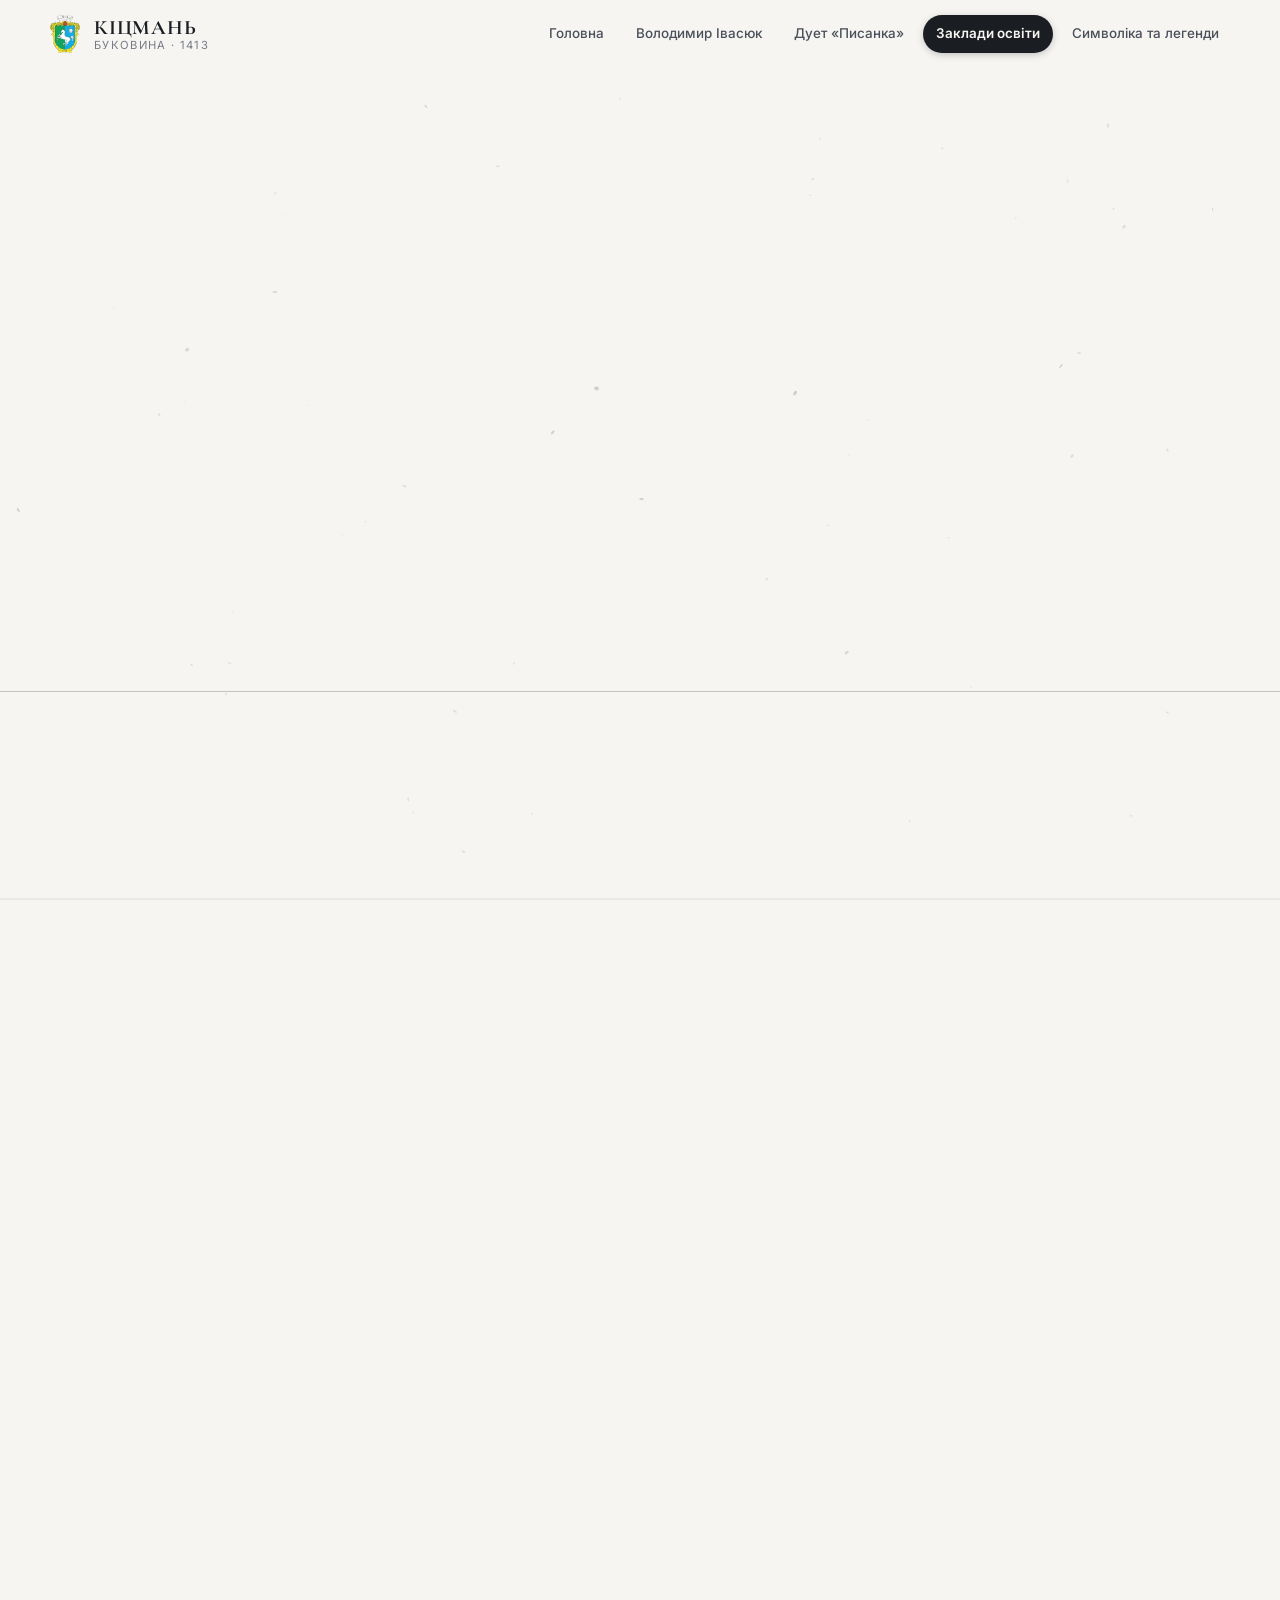
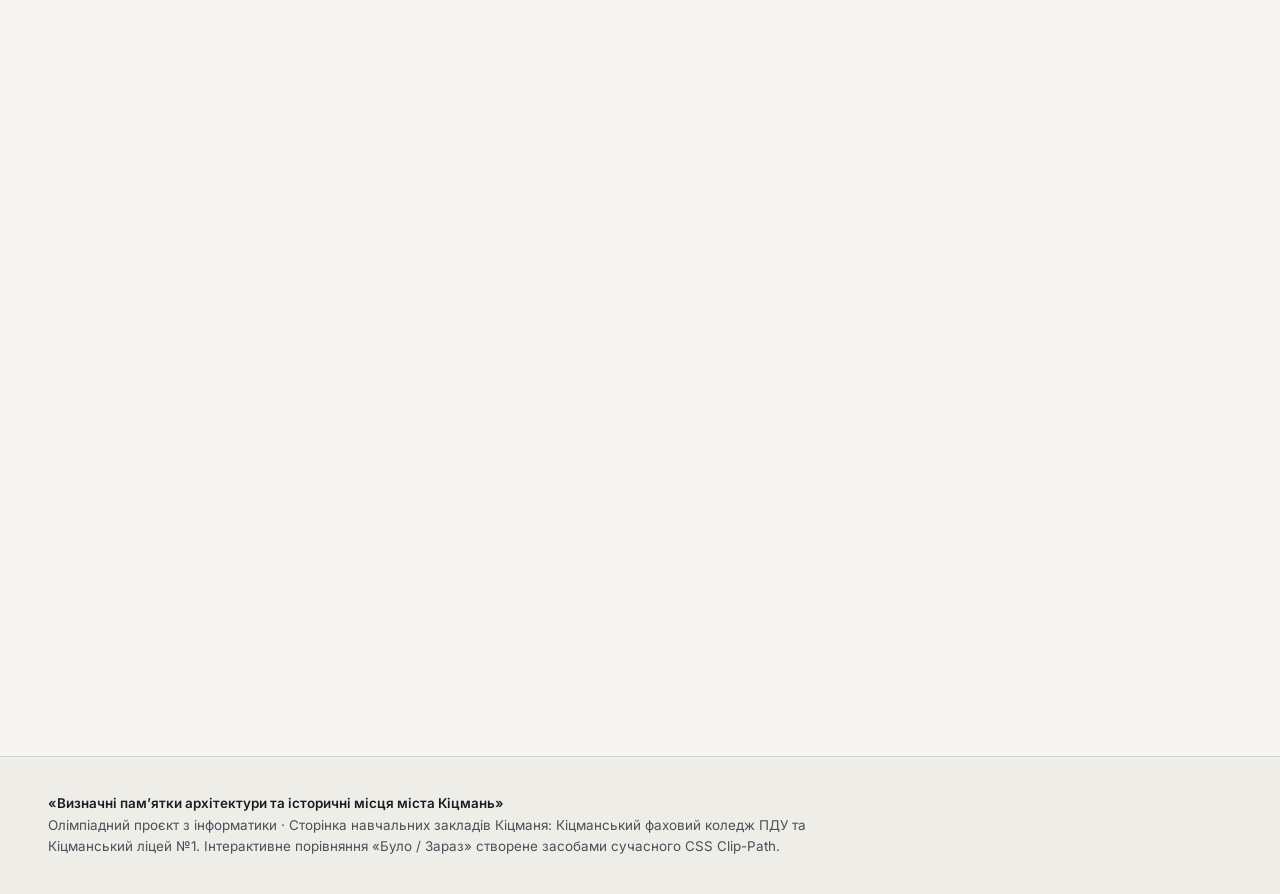
==== education.html @ 0d171eef "Expand to 5 pages: Ivasyuk with living 3D model, Pysanka duo, Education with before-after comparison" ====
<!DOCTYPE html>
<html lang="uk">
  <head>
    <meta charset="UTF-8" />
    <meta name="viewport" content="width=device-width, initial-scale=1.0" />
    <title>Заклади освіти Кіцманя — Коледж та Гімназія | Визначні місця Кіцманя</title>
    <meta
      name="description"
      content="Історія освітніх закладів Кіцманя: Аграрний фаховий коледж (веттехнікум 1944 р.) та Кіцманський ліцей (гімназія 1904 р., де вчився В. Івасюк). Фотографії було і зараз."
    />
    <link rel="stylesheet" href="css/fonts.css" />
    <link rel="stylesheet" href="css/styles.css" />
  </head>
  <body>
    <div class="marble-veil" aria-hidden="true"></div>
    <div class="marble-veins" aria-hidden="true"></div>
    <canvas id="antique-ash-canvas" class="antique-ash-canvas" aria-hidden="true"></canvas>

    <!-- Fixed Header -->
    <header class="site-header" id="topbar">
      <div class="container topbar-inner">
        <a href="index.html" class="brand-mark" aria-label="На головну сторінку Кіцманя">
          <img
            src="images/kitsman-herb.png"
            alt="Герб міста Кіцмань"
            class="brand-crest"
          />
          <span class="brand-text">
            <span class="brand-title">Кіцмань</span>
            <span class="brand-sub">Буковина · 1413</span>
          </span>
        </a>

        <nav class="topnav" aria-label="Головна навігація">
          <a href="index.html">Головна</a>
          <a href="ivasyuk.html">Володимир Івасюк</a>
          <a href="pysanka.html">Дует «Писанка»</a>
          <a href="education.html" class="is-current">Заклади освіти</a>
          <a href="symbols.html">Символіка та легенди</a>
        </nav>
      </div>
      <div class="scroll-progress-track" aria-hidden="true">
        <div class="scroll-progress-bar" id="scroll-progress-bar"></div>
      </div>
    </header>

    <main>
      <!-- Subpage Hero -->
      <section class="subpage-hero" aria-label="Заклади освіти міста Кіцмань">
        <div class="container subpage-hero-grid subpage-hero-grid--single">
          <div class="subpage-editorial reveal-on-scroll">
            <span class="stone-kicker">ОСВІТНІЙ ЛІТОПИС КРАЮ · СТОЛІТНІ ТРАДИЦІЇ</span>
            <h1 class="hero-title">
              Освіта Кіцманя: <em>Гімназія століття</em> та Аграрний коледж
            </h1>
            <p class="subpage-lead">
              Освітній простір Кіцманя століттями формував інтелігенцію всієї
              Північної Буковини. Від першої державної гімназії 1904 року, де
              навчався Володимир Івасюк, до заснованого у листопаді 1944 року
              сільськогосподарського й ветеринарного технікуму, який підготував
              понад 20 тисяч фахівців для аграрної науки.
            </p>

            <div class="subpage-pill-stats">
              <span class="stat-pill">
                <strong>1904 р.</strong> заснування міської гімназії
              </span>
              <span class="stat-pill">
                <strong>14 листопада 1944</strong> заснування технікуму
              </span>
              <span class="stat-pill">
                <strong>1966 р.</strong> випуск В. Івасюка із золотою медаллю
              </span>
              <span class="stat-pill">
                <strong>Подільський ДУ</strong> університетська база коледжу
              </span>
            </div>
          </div>
        </div>
      </section>

      <!-- Section 1: Kitsman Agrarian College (former Zoo-Veterinary Tekhnikum) -->
      <section class="section-block" id="college">
        <div class="container">
          <div class="section-header reveal-on-scroll">
            <div>
              <span class="stone-kicker">ВІДДІЛЕННЯ ВЕТЕРИНАРІЇ ТА АГРОНОМІЇ</span>
              <h2 class="section-title">Кіцманський аграрний фаховий коледж</h2>
            </div>
            <p class="section-subtitle">
              Історія ветеринарного та сільськогосподарського технікуму від
              перших 90 повоєнних студентів до сучасного науково-освітнього
              комплексу ПДУ.
            </p>
          </div>

          <article class="story-diptych reveal-on-scroll">
            <figure class="story-frame">
              <img
                src="images/college-main.jpg"
                alt="Головний корпус Кіцманського аграрного коледжу по вулиці Миколайчука"
                loading="lazy"
              />
              <figcaption>
                <span>Головний навчальний корпус коледжу</span>
                <span>вул. Миколайчука, 3</span>
              </figcaption>
            </figure>

            <div class="story-body">
              <span class="story-meta-badge">14 ЛИСТОПАДА 1944 РОКУ · НАКАЗ № 1174</span>
              <h3>Від повоєнного технікуму — до сучасного коледжу ПДУ</h3>
              <p>
                Кіцманський сільськогосподарський технікум було засновано 14
                листопада 1944 року згідно з наказом Наркомзему УРСР для
                підготовки агрономів, зоотехніків і ветеринарних фельдшерів.
                Перший набір складав лише по 30 осіб на кожне відділення, а
                заняття розпочиналися в пристосованих приміщеннях колишньої
                австрійської школи.
              </p>
              <p>
                У 1952 році заклад реорганізовано в Кіцманський зооветеринарний
                технікум, який швидко став головним центром ветеринарної освіти
                Буковини. У 1973 році на базі технікуму та місцевого господарства
                створено радгосп-технікум, що дозволило студентам поєднувати
                академічні лекції з практичною роботою на землі.
              </p>
              <p>
                З 2006 року заклад діє як відокремлений структурний підрозділ
                Подільського державного університету. Тут діють сучасні
                ветеринарні лабораторії, агрохімічні дослідні ділянки,
                комп’ютерні класи та бібліотека з рідкісними фаховими виданнями.
              </p>
            </div>
          </article>

          <!-- Interactive Comparison Box for College -->
          <div class="compare-container reveal-on-scroll">
            <div class="compare-head">
              <div>
                <span class="stone-kicker">ФОТОАРХІВ І СЬОГОДЕННЯ</span>
                <h3 style="margin: 0; font-family: var(--font-serif); font-size: 1.45rem;">
                  Еволюція коледжу: від перших корпусів 1944 року до сучасності
                </h3>
              </div>
              <span class="stat-pill">Потягніть повзунок вліво чи вправо</span>
            </div>

            <div class="compare-stage">
              <!-- Before (Historical Archive) -->
              <div class="compare-pane compare-pane--before">
                <img
                  src="images/college-main.jpg"
                  alt="Історичний вигляд Кіцманського сільськогосподарського технікуму"
                />
              </div>

              <!-- After (Modern Campus) -->
              <div class="compare-pane compare-pane--after">
                <img
                  src="images/college-main.jpg"
                  alt="Сучасний фасад Кіцманського коледжу"
                />
              </div>

              <div class="compare-handle-line"></div>
              <div class="compare-handle-btn" aria-hidden="true">↔</div>

              <span class="compare-badge compare-badge--left">Ретроспектива 1944–1970</span>
              <span class="compare-badge compare-badge--right">Сучасний корпус 2026</span>

              <input
                type="range"
                min="0"
                max="100"
                value="50"
                class="compare-range"
                aria-label="Порівняння історичного та сучасного вигляду коледжу"
              />
            </div>
          </div>
        </div>
      </section>

      <!-- Section 2: Kitsman Gymnasium / Lyceum -->
      <section class="section-block" id="school">
        <div class="container">
          <div class="section-header reveal-on-scroll">
            <div>
              <span class="stone-kicker">ШКОЛА ВОЛОДИМИРА ІВАСЮКА</span>
              <h2 class="section-title">Кіцманський заклад загальної середньої освіти I–III ст.</h2>
            </div>
            <p class="section-subtitle">
              Австрійська державна гімназія 1904 року, видатні вчителі та школа,
              де формувався характер автора «Червоної рути».
            </p>
          </div>

          <article class="story-diptych story-diptych--reverse reveal-on-scroll">
            <figure class="story-frame">
              <img
                src="images/kitsman-school.jpg"
                alt="Кіцманська загальноосвітня школа — історичний корпус гімназії"
                loading="lazy"
              />
              <figcaption>
                <span>Історична споруда гімназії</span>
                <span>Зведена 1911 року</span>
              </figcaption>
            </figure>

            <div class="story-body">
              <span class="story-meta-badge">1 ЖОВТНЯ 1904 РОКУ · ФУНДАЦІЯ ГІМНАЗІЇ</span>
              <h3>Від 4-класної гімназії Бажана до Опорного ліцею №1</h3>
              <p>
                За сприяння міського посадника Дмитра Бажана та видатного
                українського професора Степана Смаль-Стоцького 1 жовтня 1904
                року в Кіцмані урочисто освячено 4-класну гімназію з
                паралельними українськими класами. Спеціальне величне приміщення
                з високими склепіннями та класичним рустом було збудоване у 1911
                році.
              </p>
              <p>
                У цих стінах з 1956 по 1966 рік навчався Володимир Івасюк. Тут
                його батько Михайло Григорович викладав французьку мову. Володя
                був не лише музикантом, а й відмінником у точних науках,
                закінчивши школу із золотою медаллю.
              </p>
              <p>
                Нині це опорний заклад «Кіцманський ліцей №1». У фоє школи
                зберігається випускне табло 10 класу 1966 року з юним портретом
                Івасюка, а аудиторії оснащено сучасним інтерактивним обладнанням
                для обдарованої молоді громади.
              </p>
            </div>
          </article>

          <!-- Interactive Comparison Box for School -->
          <div class="compare-container reveal-on-scroll">
            <div class="compare-head">
              <div>
                <span class="stone-kicker">ПАМ’ЯТЬ ПОКОЛІНЬ</span>
                <h3 style="margin: 0; font-family: var(--font-serif); font-size: 1.45rem;">
                  Школа крізь епохи: австрійська гімназія та сучасний ліцей
                </h3>
              </div>
              <span class="stat-pill">Потягніть повзунок для порівняння</span>
            </div>

            <div class="compare-stage">
              <!-- Before (Historical Archive) -->
              <div class="compare-pane compare-pane--before">
                <img
                  src="images/kitsman-school.jpg"
                  alt="Старовинний корпус Кіцманської гімназії"
                />
              </div>

              <!-- After (Modern School) -->
              <div class="compare-pane compare-pane--after">
                <img
                  src="images/kitsman-school.jpg"
                  alt="Сучасний ліцей імені Володимира Івасюка в Кіцмані"
                />
              </div>

              <div class="compare-handle-line"></div>
              <div class="compare-handle-btn" aria-hidden="true">↔</div>

              <span class="compare-badge compare-badge--left">Гімназія 1904–1966</span>
              <span class="compare-badge compare-badge--right">Ліцей сьогодення 2026</span>

              <input
                type="range"
                min="0"
                max="100"
                value="50"
                class="compare-range"
                aria-label="Порівняння історичного та сучасного вигляду школи"
              />
            </div>
          </div>
        </div>
      </section>
    </main>

    <footer class="site-footer">
      <div class="container footer-inner">
        <div class="footer-meta">
          <strong>«Визначні пам’ятки архітектури та історичні місця міста Кіцмань»</strong>
          <br />
          Олімпіадний проєкт з інформатики · Сторінка навчальних закладів
          Кіцманя: Кіцманський фаховий коледж ПДУ та Кіцманський ліцей №1.
          Інтерактивне порівняння «Було / Зараз» створене засобами сучасного CSS
          Clip-Path.
        </div>
      </div>
    </footer>

    <script src="js/ash-particles.js"></script>
    <script src="js/data.js"></script>
    <script src="js/main.js"></script>
  </body>
</html>
---- css/fonts.css ----
/* cyrillic-ext */
@font-face {
  font-family: 'Cormorant Garamond';
  font-style: italic;
  font-weight: 500;
  font-display: swap;
  src: url(../fonts/font-1.woff2) format('woff2');
  unicode-range: U+0460-052F, U+1C80-1C8A, U+20B4, U+2DE0-2DFF, U+A640-A69F, U+FE2E-FE2F;
}

/* cyrillic */
@font-face {
  font-family: 'Cormorant Garamond';
  font-style: italic;
  font-weight: 500;
  font-display: swap;
  src: url(../fonts/font-2.woff2) format('woff2');
  unicode-range: U+0301, U+0400-045F, U+0490-0491, U+04B0-04B1, U+2116;
}

/* latin */
@font-face {
  font-family: 'Cormorant Garamond';
  font-style: italic;
  font-weight: 500;
  font-display: swap;
  src: url(../fonts/font-3.woff2) format('woff2');
  unicode-range: U+0000-00FF, U+0131, U+0152-0153, U+02BB-02BC, U+02C6, U+02DA, U+02DC, U+0304, U+0308, U+0329, U+2000-206F, U+20AC, U+2122, U+2191, U+2193, U+2212, U+2215, U+FEFF, U+FFFD;
}

/* cyrillic-ext */
@font-face {
  font-family: 'Cormorant Garamond';
  font-style: normal;
  font-weight: 500;
  font-display: swap;
  src: url(../fonts/font-4.woff2) format('woff2');
  unicode-range: U+0460-052F, U+1C80-1C8A, U+20B4, U+2DE0-2DFF, U+A640-A69F, U+FE2E-FE2F;
}

/* cyrillic */
@font-face {
  font-family: 'Cormorant Garamond';
  font-style: normal;
  font-weight: 500;
  font-display: swap;
  src: url(../fonts/font-5.woff2) format('woff2');
  unicode-range: U+0301, U+0400-045F, U+0490-0491, U+04B0-04B1, U+2116;
}

/* latin */
@font-face {
  font-family: 'Cormorant Garamond';
  font-style: normal;
  font-weight: 500;
  font-display: swap;
  src: url(../fonts/font-6.woff2) format('woff2');
  unicode-range: U+0000-00FF, U+0131, U+0152-0153, U+02BB-02BC, U+02C6, U+02DA, U+02DC, U+0304, U+0308, U+0329, U+2000-206F, U+20AC, U+2122, U+2191, U+2193, U+2212, U+2215, U+FEFF, U+FFFD;
}

/* cyrillic-ext */
@font-face {
  font-family: 'Cormorant Garamond';
  font-style: normal;
  font-weight: 600;
  font-display: swap;
  src: url(../fonts/font-4.woff2) format('woff2');
  unicode-range: U+0460-052F, U+1C80-1C8A, U+20B4, U+2DE0-2DFF, U+A640-A69F, U+FE2E-FE2F;
}

/* cyrillic */
@font-face {
  font-family: 'Cormorant Garamond';
  font-style: normal;
  font-weight: 600;
  font-display: swap;
  src: url(../fonts/font-5.woff2) format('woff2');
  unicode-range: U+0301, U+0400-045F, U+0490-0491, U+04B0-04B1, U+2116;
}

/* latin */
@font-face {
  font-family: 'Cormorant Garamond';
  font-style: normal;
  font-weight: 600;
  font-display: swap;
  src: url(../fonts/font-6.woff2) format('woff2');
  unicode-range: U+0000-00FF, U+0131, U+0152-0153, U+02BB-02BC, U+02C6, U+02DA, U+02DC, U+0304, U+0308, U+0329, U+2000-206F, U+20AC, U+2122, U+2191, U+2193, U+2212, U+2215, U+FEFF, U+FFFD;
}

/* cyrillic-ext */
@font-face {
  font-family: 'Cormorant Garamond';
  font-style: normal;
  font-weight: 700;
  font-display: swap;
  src: url(../fonts/font-4.woff2) format('woff2');
  unicode-range: U+0460-052F, U+1C80-1C8A, U+20B4, U+2DE0-2DFF, U+A640-A69F, U+FE2E-FE2F;
}

/* cyrillic */
@font-face {
  font-family: 'Cormorant Garamond';
  font-style: normal;
  font-weight: 700;
  font-display: swap;
  src: url(../fonts/font-5.woff2) format('woff2');
  unicode-range: U+0301, U+0400-045F, U+0490-0491, U+04B0-04B1, U+2116;
}

/* latin */
@font-face {
  font-family: 'Cormorant Garamond';
  font-style: normal;
  font-weight: 700;
  font-display: swap;
  src: url(../fonts/font-6.woff2) format('woff2');
  unicode-range: U+0000-00FF, U+0131, U+0152-0153, U+02BB-02BC, U+02C6, U+02DA, U+02DC, U+0304, U+0308, U+0329, U+2000-206F, U+20AC, U+2122, U+2191, U+2193, U+2212, U+2215, U+FEFF, U+FFFD;
}

/* cyrillic-ext */
@font-face {
  font-family: 'Inter';
  font-style: normal;
  font-weight: 400;
  font-display: swap;
  src: url(../fonts/font-7.woff2) format('woff2');
  unicode-range: U+0460-052F, U+1C80-1C8A, U+20B4, U+2DE0-2DFF, U+A640-A69F, U+FE2E-FE2F;
}

/* cyrillic */
@font-face {
  font-family: 'Inter';
  font-style: normal;
  font-weight: 400;
  font-display: swap;
  src: url(../fonts/font-8.woff2) format('woff2');
  unicode-range: U+0301, U+0400-045F, U+0490-0491, U+04B0-04B1, U+2116;
}

/* latin */
@font-face {
  font-family: 'Inter';
  font-style: normal;
  font-weight: 400;
  font-display: swap;
  src: url(../fonts/font-9.woff2) format('woff2');
  unicode-range: U+0000-00FF, U+0131, U+0152-0153, U+02BB-02BC, U+02C6, U+02DA, U+02DC, U+0304, U+0308, U+0329, U+2000-206F, U+20AC, U+2122, U+2191, U+2193, U+2212, U+2215, U+FEFF, U+FFFD;
}

/* cyrillic-ext */
@font-face {
  font-family: 'Inter';
  font-style: normal;
  font-weight: 500;
  font-display: swap;
  src: url(../fonts/font-7.woff2) format('woff2');
  unicode-range: U+0460-052F, U+1C80-1C8A, U+20B4, U+2DE0-2DFF, U+A640-A69F, U+FE2E-FE2F;
}

/* cyrillic */
@font-face {
  font-family: 'Inter';
  font-style: normal;
  font-weight: 500;
  font-display: swap;
  src: url(../fonts/font-8.woff2) format('woff2');
  unicode-range: U+0301, U+0400-045F, U+0490-0491, U+04B0-04B1, U+2116;
}

/* latin */
@font-face {
  font-family: 'Inter';
  font-style: normal;
  font-weight: 500;
  font-display: swap;
  src: url(../fonts/font-9.woff2) format('woff2');
  unicode-range: U+0000-00FF, U+0131, U+0152-0153, U+02BB-02BC, U+02C6, U+02DA, U+02DC, U+0304, U+0308, U+0329, U+2000-206F, U+20AC, U+2122, U+2191, U+2193, U+2212, U+2215, U+FEFF, U+FFFD;
}

/* cyrillic-ext */
@font-face {
  font-family: 'Inter';
  font-style: normal;
  font-weight: 600;
  font-display: swap;
  src: url(../fonts/font-7.woff2) format('woff2');
  unicode-range: U+0460-052F, U+1C80-1C8A, U+20B4, U+2DE0-2DFF, U+A640-A69F, U+FE2E-FE2F;
}

/* cyrillic */
@font-face {
  font-family: 'Inter';
  font-style: normal;
  font-weight: 600;
  font-display: swap;
  src: url(../fonts/font-8.woff2) format('woff2');
  unicode-range: U+0301, U+0400-045F, U+0490-0491, U+04B0-04B1, U+2116;
}

/* latin */
@font-face {
  font-family: 'Inter';
  font-style: normal;
  font-weight: 600;
  font-display: swap;
  src: url(../fonts/font-9.woff2) format('woff2');
  unicode-range: U+0000-00FF, U+0131, U+0152-0153, U+02BB-02BC, U+02C6, U+02DA, U+02DC, U+0304, U+0308, U+0329, U+2000-206F, U+20AC, U+2122, U+2191, U+2193, U+2212, U+2215, U+FEFF, U+FFFD;
}
---- css/styles.css ----
:root {
  --marble-bg: #f6f5f2;
  --marble-surface: #efede8;
  --marble-card: rgba(252, 251, 249, 0.92);
  --marble-slab: #e6e3dc;
  --marble-border: rgba(34, 38, 46, 0.13);
  --marble-border-strong: rgba(34, 38, 46, 0.24);
  --ink-primary: #1a1d22;
  --ink-secondary: #4a5059;
  --ink-muted: #767c86;
  --stone-shadow: 0 24px 64px -20px rgba(24, 27, 32, 0.14),
    0 4px 16px -4px rgba(24, 27, 32, 0.06);
  --font-serif: 'Cormorant Garamond', Georgia, 'Times New Roman', serif;
  --font-sans: 'Inter', -apple-system, BlinkMacSystemFont, 'Segoe UI', sans-serif;
  --container-max: 1240px;
}

*,
*::before,
*::after {
  box-sizing: border-box;
}

html {
  scroll-behavior: smooth;
  font-size: 16px;
  color: var(--ink-primary);
  background-color: var(--marble-bg);
}

body {
  margin: 0;
  font-family: var(--font-sans);
  line-height: 1.6;
  color: var(--ink-primary);
  background: transparent;
  overflow-x: clip;
  -webkit-font-smoothing: antialiased;
}

/* Tactile White-Gray Carrara Marble Backdrop */
.marble-canvas-bg {
  position: fixed;
  inset: 0;
  z-index: 0;
  pointer-events: none;
  background:
    radial-gradient(ellipse 90% 60% at 14% 12%, rgba(255, 255, 255, 0.95), transparent 60%),
    radial-gradient(ellipse 75% 55% at 86% 24%, rgba(212, 214, 218, 0.38), transparent 62%),
    radial-gradient(ellipse 80% 70% at 45% 84%, rgba(223, 221, 215, 0.45), transparent 65%),
    linear-gradient(127deg, rgba(160, 164, 172, 0.08) 0%, transparent 24%, rgba(255, 255, 255, 0.55) 48%, rgba(145, 150, 158, 0.09) 69%, transparent 100%),
    linear-gradient(38deg, transparent 22%, rgba(132, 137, 145, 0.07) 42%, transparent 56%, rgba(255, 255, 255, 0.5) 78%, transparent 100%),
    var(--marble-bg);
}

.marble-veins-overlay {
  position: fixed;
  inset: 0;
  z-index: 1;
  pointer-events: none;
  opacity: 0.36;
  background-image: url("data:image/svg+xml,%3Csvg xmlns='http://www.w3.org/2000/svg' width='640' height='640' viewBox='0 0 640 640'%3E%3Cfilter id='n'%3E%3CfeTurbulence type='fractalNoise' baseFrequency='0.012' numOctaves='4' seed='17'/%3E%3CfeColorMatrix type='matrix' values='0 0 0 0 0.48 0 0 0 0 0.50 0 0 0 0 0.54 0 0 0 0.22 0'/%3E%3C/filter%3E%3Crect width='640' height='640' filter='url(%23n)'/%3E%3Cpath d='M-40 160 C 120 110, 220 260, 390 190 S 560 90, 690 140' fill='none' stroke='rgba(120,126,134,0.12)' stroke-width='1.4'/%3E%3Cpath d='M-30 480 C 140 420, 290 520, 440 410 S 580 340, 680 390' fill='none' stroke='rgba(110,116,124,0.11)' stroke-width='1.1'/%3E%3Cpath d='M120 -20 C 190 150, 140 320, 260 470 S 360 580, 410 660' fill='none' stroke='rgba(140,145,152,0.09)' stroke-width='1'/%3E%3C/svg%3E");
  background-size: 640px 640px;
}

/* Floating Antique Ash & Dust strictly above marble background (z:2) and behind site content (z:5) */
.antique-ash-canvas {
  position: fixed;
  inset: 0;
  width: 100%;
  height: 100%;
  z-index: 2;
  pointer-events: none;
}

main,
.site-footer {
  position: relative;
  z-index: 5;
}

.container {
  width: 100%;
  max-width: var(--container-max);
  margin: 0 auto;
  padding: 0 28px;
}

/* --- Minimalist White-Gray Marble Topbar --- */
.topbar {
  position: fixed;
  top: 0;
  left: 0;
  right: 0;
  z-index: 60;
  transition: background-color 260ms ease, border-color 260ms ease, backdrop-filter 260ms ease;
  border-bottom: 1px solid transparent;
}

.topbar.is-scrolled {
  background-color: rgba(246, 245, 242, 0.88);
  backdrop-filter: blur(14px);
  -webkit-backdrop-filter: blur(14px);
  border-bottom-color: var(--marble-border);
}

.topbar-inner {
  display: flex;
  align-items: center;
  justify-content: space-between;
  gap: 20px;
  height: 68px;
}

.brand-mark {
  display: inline-flex;
  align-items: center;
  gap: 12px;
  text-decoration: none;
  color: var(--ink-primary);
}

.brand-crest {
  width: 34px;
  height: 38px;
  object-fit: contain;
  filter: grayscale(18%) contrast(1.04);
}

.brand-text {
  display: flex;
  flex-direction: column;
  line-height: 1.15;
}

.brand-title {
  font-family: var(--font-serif);
  font-size: 1.28rem;
  font-weight: 700;
  letter-spacing: 0.04em;
  text-transform: uppercase;
}

.brand-sub {
  font-size: 0.7rem;
  letter-spacing: 0.12em;
  text-transform: uppercase;
  color: var(--ink-muted);
  white-space: nowrap;
}

.topnav {
  display: flex;
  align-items: center;
  gap: 6px;
}

.topnav a {
  text-decoration: none;
  font-size: 0.84rem;
  font-weight: 500;
  color: var(--ink-secondary);
  padding: 8px 13px;
  border-radius: 999px;
  white-space: nowrap;
  transition: all 180ms ease;
}

.topnav a:hover {
  color: var(--ink-primary);
  background-color: rgba(34, 38, 46, 0.06);
}

.topnav a.is-current {
  color: #f6f5f2;
  background-color: var(--ink-primary);
  font-weight: 600;
  box-shadow: 0 2px 8px -2px rgba(24, 27, 32, 0.35);
}

.topnav a.is-current:hover {
  color: #ffffff;
  background-color: #1a1d22;
}

.scroll-progress-track {
  position: absolute;
  left: 0;
  right: 0;
  bottom: 0;
  height: 2px;
  background: rgba(34, 38, 46, 0.06);
}

.scroll-progress-bar {
  height: 100%;
  width: 100%;
  transform-origin: left center;
  transform: scaleX(0);
  background: linear-gradient(90deg, #8b9098, #2c3038);
}

/* --- Hero Section with Massive Sculpted 3D Bronze Statue --- */
.hero-runway {
  position: relative;
  height: 175vh;
  min-height: 980px;
}

.hero-sticky {
  position: sticky;
  top: 0;
  height: 100vh;
  min-height: 650px;
  display: flex;
  align-items: center;
  padding-top: 68px;
  overflow: hidden;
}

.hero-grid {
  display: grid;
  grid-template-columns: minmax(0, 0.98fr) minmax(0, 1.02fr);
  align-items: center;
  gap: 20px;
  position: relative;
}

.hero-editorial {
  position: relative;
  z-index: 4;
  padding: 20px 0;
}

.stone-kicker {
  display: inline-flex;
  align-items: center;
  gap: 10px;
  font-size: 0.75rem;
  font-weight: 600;
  letter-spacing: 0.16em;
  text-transform: uppercase;
  color: var(--ink-secondary);
  padding: 7px 14px;
  border-radius: 999px;
  border: 1px solid var(--marble-border);
  background: rgba(255, 255, 255, 0.74);
  box-shadow: inset 0 1px 0 rgba(255, 255, 255, 0.9);
}

.hero-title {
  margin: 20px 0 18px;
  font-family: var(--font-serif);
  font-size: clamp(2.55rem, 4.55vw, 4.28rem);
  font-weight: 600;
  line-height: 1.04;
  letter-spacing: -0.015em;
  color: var(--ink-primary);
}

.hero-title em {
  font-style: italic;
  font-weight: 500;
  color: var(--ink-secondary);
}

.hero-lead {
  max-width: 540px;
  margin: 0 0 28px;
  font-size: 1.02rem;
  line-height: 1.72;
  color: var(--ink-secondary);
}

.hero-actions {
  display: flex;
  flex-wrap: wrap;
  align-items: center;
  gap: 12px;
  margin-bottom: 34px;
}

.btn-stone {
  display: inline-flex;
  align-items: center;
  gap: 10px;
  padding: 13px 24px;
  border-radius: 999px;
  font-family: var(--font-sans);
  font-size: 0.9rem;
  font-weight: 500;
  text-decoration: none;
  cursor: pointer;
  border: 1px solid transparent;
  transition: transform 180ms ease, box-shadow 200ms ease, background-color 200ms ease;
}

.btn-stone--primary {
  background: var(--ink-primary);
  color: #f7f6f3;
  box-shadow: 0 12px 28px -10px rgba(24, 27, 32, 0.42);
}

.btn-stone--primary:hover {
  transform: translateY(-1px);
  background: #2b3038;
}

.btn-stone--ghost {
  background: rgba(255, 255, 255, 0.74);
  color: var(--ink-primary);
  border-color: var(--marble-border-strong);
  box-shadow: inset 0 1px 0 rgba(255, 255, 255, 0.9);
}

.btn-stone--ghost:hover {
  background: rgba(255, 255, 255, 0.96);
  transform: translateY(-1px);
}

.hero-stats {
  display: grid;
  grid-template-columns: repeat(3, minmax(0, 1fr));
  gap: 14px;
  max-width: 540px;
  padding-top: 22px;
  border-top: 1px solid var(--marble-border);
}

.hero-stat-val {
  display: block;
  font-family: var(--font-serif);
  font-size: 1.85rem;
  font-weight: 700;
  line-height: 1.1;
  color: var(--ink-primary);
}

.hero-stat-label {
  display: block;
  margin-top: 4px;
  font-size: 0.77rem;
  line-height: 1.35;
  color: var(--ink-muted);
}

/* Clean Sculptural 3D Statue Stage (no extra pills underneath) */
.hero-statue-stage {
  position: relative;
  height: min(88vh, 790px);
  display: flex;
  align-items: center;
  justify-content: center;
}

.statue-pedestal-aura {
  position: absolute;
  inset: 6% 8%;
  border-radius: 50%;
  background: radial-gradient(
    circle at 50% 45%,
    rgba(255, 255, 255, 0.88) 0%,
    rgba(216, 218, 222, 0.36) 48%,
    transparent 74%
  );
  pointer-events: none;
}

.statue-canvas-wrap {
  position: relative;
  width: 100%;
  height: 100%;
  z-index: 3;
  transition: opacity 80ms linear;
}

.statue-webgl-canvas {
  width: 100%;
  height: 100%;
  display: block;
  cursor: grab;
  touch-action: pan-y;
}

.statue-fallback {
  width: 100%;
  max-width: 340px;
  text-align: center;
  transition: transform 80ms linear, opacity 80ms linear;
}

.statue-fallback img {
  width: 100%;
  border-radius: 24px;
  box-shadow: var(--stone-shadow);
}

.hero-scroll-cue {
  position: absolute;
  bottom: 20px;
  left: max(28px, calc(50% - 592px));
  display: inline-flex;
  align-items: center;
  gap: 10px;
  font-size: 0.72rem;
  letter-spacing: 0.14em;
  text-transform: uppercase;
  color: var(--ink-muted);
  pointer-events: none;
}

.scroll-cue-line {
  width: 1px;
  height: 24px;
  background: linear-gradient(to bottom, var(--ink-muted), transparent);
  animation: cuePulse 2.1s ease-in-out infinite;
}

@keyframes cuePulse {
  0%, 100% {
    opacity: 0.35;
    transform: translateY(0);
  }
  50% {
    opacity: 1;
    transform: translateY(4px);
  }
}

/* --- Section Headings --- */
.section-block {
  padding: 84px 0;
  position: relative;
  scroll-margin-top: 76px;
}

#ivasiuk-legacy {
  scroll-margin-top: 90px;
}

.section-header {
  display: flex;
  flex-wrap: wrap;
  align-items: flex-end;
  justify-content: space-between;
  gap: 20px;
  margin-bottom: 32px;
}

.section-title {
  margin: 12px 0 0;
  font-family: var(--font-serif);
  font-size: clamp(2rem, 3.3vw, 2.95rem);
  font-weight: 600;
  line-height: 1.1;
  color: var(--ink-primary);
}

.section-subtitle {
  max-width: 460px;
  margin: 0;
  font-size: 0.95rem;
  color: var(--ink-secondary);
}

/* --- Architectural Landmarks Tabs + Fast Lateral Blur-Slide Showcase --- */
.tabs-toolbar {
  margin-bottom: 22px;
}

.landmark-tabs {
  display: flex;
  flex-wrap: wrap;
  align-items: center;
  gap: 8px;
}

.landmark-tab {
  appearance: none;
  display: inline-flex;
  align-items: center;
  gap: 7px;
  padding: 8px 14px;
  border-radius: 999px;
  border: 1px solid var(--marble-border);
  background: rgba(255, 255, 255, 0.72);
  color: var(--ink-secondary);
  font-family: var(--font-sans);
  font-size: 0.8rem;
  font-weight: 500;
  white-space: nowrap;
  cursor: pointer;
  box-shadow: inset 0 1px 0 rgba(255, 255, 255, 0.85);
  transition: all 180ms ease;
}

.landmark-tab:hover {
  background: rgba(255, 255, 255, 0.98);
  color: var(--ink-primary);
  border-color: var(--marble-border-strong);
}

.landmark-tab.is-active {
  background: var(--ink-primary);
  color: #f6f5f2;
  border-color: var(--ink-primary);
  box-shadow: 0 10px 22px -12px rgba(24, 27, 32, 0.5);
}

.tab-num {
  font-family: var(--font-serif);
  font-size: 0.93rem;
  font-weight: 700;
  opacity: 0.72;
}

/* Rounded Marble Card Matching the User's Sketch */
.showcase-card {
  position: relative;
  border-radius: 34px;
  border: 1px solid var(--marble-border);
  background:
    linear-gradient(145deg, rgba(255, 255, 255, 0.94) 0%, rgba(238, 236, 230, 0.88) 100%);
  box-shadow:
    inset 0 1px 0 rgba(255, 255, 255, 0.96),
    inset 0 -1px 0 rgba(34, 38, 46, 0.05),
    var(--stone-shadow);
  padding: 36px 86px;
  outline: none;
  overflow: hidden;
}

/* Light Marble Circular Edge Arrow Buttons */
.showcase-arrow {
  position: absolute;
  top: 50%;
  transform: translateY(-50%);
  z-index: 6;
  width: 48px;
  height: 48px;
  border-radius: 50%;
  border: 1px solid var(--marble-border-strong);
  background: rgba(252, 251, 248, 0.96);
  color: var(--ink-primary);
  display: inline-flex;
  align-items: center;
  justify-content: center;
  cursor: pointer;
  box-shadow:
    inset 0 1px 0 #ffffff,
    0 10px 24px -10px rgba(24, 27, 32, 0.24);
  transition: transform 160ms ease, background-color 160ms ease, color 160ms ease;
}

.showcase-arrow--prev {
  left: 19px;
}

.showcase-arrow--next {
  right: 19px;
}

.showcase-arrow:hover {
  background: var(--ink-primary);
  color: #f6f5f2;
  border-color: var(--ink-primary);
  transform: translateY(-50%) scale(1.06);
}

.showcase-arrow:active {
  transform: translateY(-50%) scale(0.96);
}

.showcase-grid {
  display: grid;
  grid-template-columns: minmax(0, 1fr) minmax(0, 1.06fr);
  align-items: center;
  gap: 38px;
}

/* Fast Directional Lateral Slide + Blur (NO Zoom!) */
.blur-swap-target {
  transition:
    filter 185ms cubic-bezier(0.32, 0, 0.2, 1),
    opacity 175ms ease,
    transform 195ms cubic-bezier(0.22, 1, 0.36, 1);
  will-change: filter, opacity, transform;
}

.blur-swap-target.is-out-left,
.blur-swap-target.is-in-left {
  filter: blur(14px);
  opacity: 0;
  transform: translateX(-34px);
}

.blur-swap-target.is-out-right,
.blur-swap-target.is-in-right {
  filter: blur(14px);
  opacity: 0;
  transform: translateX(34px);
}

.showcase-photo-frame {
  position: relative;
  margin: 0;
  border-radius: 24px;
  overflow: hidden;
  aspect-ratio: 4 / 3.7;
  background: var(--marble-slab);
  border: 1px solid var(--marble-border);
  box-shadow: 0 18px 40px -20px rgba(20, 23, 28, 0.25);
}

.showcase-photo-frame img {
  width: 100%;
  height: 100%;
  object-fit: cover;
  object-position: center 24%;
  display: block;
}

.showcase-photo-caption {
  position: absolute;
  left: 14px;
  right: 14px;
  bottom: 14px;
  display: flex;
  align-items: center;
  justify-content: space-between;
  gap: 8px;
  padding: 9px 14px;
  border-radius: 14px;
  background: rgba(246, 245, 242, 0.9);
  backdrop-filter: blur(10px);
  border: 1px solid rgba(255, 255, 255, 0.65);
  font-size: 0.78rem;
  color: var(--ink-primary);
}

.showcase-zoom-btn {
  appearance: none;
  border: 1px solid var(--marble-border-strong);
  background: rgba(255, 255, 255, 0.92);
  color: var(--ink-primary);
  font-family: var(--font-sans);
  font-size: 0.73rem;
  font-weight: 500;
  padding: 4px 10px;
  border-radius: 999px;
  cursor: pointer;
  white-space: nowrap;
}

.showcase-zoom-btn:hover {
  background: var(--ink-primary);
  color: #f6f5f2;
}

.showcase-meta-foot {
  margin-top: 12px;
  display: flex;
  align-items: center;
  justify-content: space-between;
  font-size: 0.74rem;
  color: var(--ink-muted);
  padding: 0 4px;
}

.showcase-category {
  display: inline-block;
  font-size: 0.74rem;
  font-weight: 600;
  letter-spacing: 0.12em;
  text-transform: uppercase;
  color: var(--ink-muted);
  margin-bottom: 10px;
}

.showcase-title {
  margin: 0 0 18px;
  font-family: var(--font-serif);
  font-size: clamp(1.75rem, 2.6vw, 2.35rem);
  font-weight: 600;
  line-height: 1.14;
  color: var(--ink-primary);
}

.showcase-specs {
  display: grid;
  grid-template-columns: repeat(3, minmax(0, 1fr));
  gap: 10px;
  margin-bottom: 20px;
  padding: 12px 14px;
  border-radius: 16px;
  background: rgba(232, 229, 223, 0.6);
  border: 1px solid var(--marble-border);
}

.spec-label {
  display: block;
  font-size: 0.68rem;
  text-transform: uppercase;
  letter-spacing: 0.1em;
  color: var(--ink-muted);
}

.spec-value {
  display: block;
  margin-top: 2px;
  font-size: 0.84rem;
  font-weight: 600;
  color: var(--ink-primary);
}

.showcase-paragraph {
  margin: 0 0 14px;
  font-size: 0.96rem;
  line-height: 1.72;
  color: var(--ink-secondary);
}

.showcase-detail-box {
  margin-top: 18px;
  padding: 14px 18px;
  border-radius: 16px;
  border-left: 3px solid var(--ink-secondary);
  background: rgba(255, 255, 255, 0.75);
}

.showcase-detail-box strong {
  display: block;
  font-size: 0.76rem;
  text-transform: uppercase;
  letter-spacing: 0.1em;
  color: var(--ink-primary);
  margin-bottom: 4px;
}

.showcase-detail-box p {
  margin: 0;
  font-size: 0.88rem;
  line-height: 1.58;
  color: var(--ink-secondary);
}

.showcase-dots {
  display: flex;
  align-items: center;
  justify-content: center;
  gap: 8px;
  margin-top: 24px;
}

.showcase-dot {
  appearance: none;
  border: none;
  width: 9px;
  height: 9px;
  border-radius: 999px;
  background: rgba(34, 38, 46, 0.2);
  cursor: pointer;
  padding: 0;
  transition: width 220ms ease, background-color 220ms ease;
}

.showcase-dot.is-active {
  width: 28px;
  background: var(--ink-primary);
}

/* --- Historical Chronicle Vertical Axis Timeline (No Repetitive Boxes) --- */
.chronicle-timeline {
  position: relative;
  padding: 8px 0;
}

.chronicle-timeline::before {
  content: "";
  position: absolute;
  top: 14px;
  bottom: 14px;
  left: 50%;
  width: 1px;
  transform: translateX(-50%);
  background: linear-gradient(
    180deg,
    transparent,
    var(--marble-border-strong) 7%,
    var(--marble-border-strong) 93%,
    transparent
  );
  pointer-events: none;
}

.chronicle-row {
  display: grid;
  grid-template-columns: minmax(0, 1fr) 64px minmax(0, 1fr);
  align-items: start;
  padding: 24px 0;
  position: relative;
}

.chronicle-row--even .chronicle-story-col {
  grid-column: 1;
  grid-row: 1;
  text-align: right;
  padding-right: 12px;
}

.chronicle-row--even .chronicle-date-col {
  grid-column: 3;
  grid-row: 1;
  text-align: left;
  padding-left: 12px;
}

.chronicle-row--odd .chronicle-date-col {
  grid-column: 1;
  grid-row: 1;
  text-align: right;
  padding-right: 12px;
}

.chronicle-row--odd .chronicle-story-col {
  grid-column: 3;
  grid-row: 1;
  text-align: left;
  padding-left: 12px;
}

.chronicle-axis-col {
  grid-column: 2;
  grid-row: 1;
  display: flex;
  justify-content: center;
  padding-top: 9px;
}

.chronicle-dot {
  width: 14px;
  height: 14px;
  border-radius: 50%;
  background: var(--marble-bg);
  border: 2px solid var(--ink-primary);
  box-shadow: 0 0 0 6px var(--marble-bg);
  transition: transform 200ms ease, background-color 200ms ease;
}

.chronicle-row:hover .chronicle-dot {
  background: var(--ink-primary);
  transform: scale(1.22);
}

.chronicle-year {
  display: block;
  font-family: var(--font-serif);
  font-size: clamp(1.9rem, 2.7vw, 2.55rem);
  font-weight: 700;
  line-height: 1;
  letter-spacing: -0.02em;
  color: var(--ink-primary);
}

.chronicle-era {
  display: block;
  margin-top: 6px;
  font-size: 0.72rem;
  font-weight: 600;
  letter-spacing: 0.14em;
  text-transform: uppercase;
  color: var(--ink-muted);
}

.chronicle-story-col {
  padding-top: 2px;
}

.chronicle-title {
  margin: 0 0 8px;
  font-family: var(--font-serif);
  font-size: 1.42rem;
  font-weight: 600;
  line-height: 1.22;
  color: var(--ink-primary);
}

.chronicle-text {
  margin: 0;
  font-size: 0.91rem;
  line-height: 1.66;
  color: var(--ink-secondary);
}

/* --- Varied Culture, Legends & Regional Surroundings Formats --- */
.culture-mosaic {
  display: grid;
  grid-template-columns: minmax(0, 1.04fr) minmax(0, 0.96fr);
  gap: 34px 44px;
  align-items: start;
}

.culture-block-head {
  margin-bottom: 18px;
}

.culture-tag {
  display: inline-block;
  font-size: 0.72rem;
  font-weight: 600;
  letter-spacing: 0.13em;
  text-transform: uppercase;
  color: var(--ink-muted);
  margin-bottom: 6px;
}

.culture-title {
  margin: 0;
  font-family: var(--font-serif);
  font-size: 1.6rem;
  font-weight: 600;
  line-height: 1.18;
  color: var(--ink-primary);
}

/* Format 1: Architectural Dictionary Ledger for Etymology */
.culture-lexicon {
  border-top: 2px solid var(--ink-primary);
  border-bottom: 1px solid var(--marble-border-strong);
  padding: 24px 26px 20px;
  background: linear-gradient(175deg, rgba(255, 255, 255, 0.62), rgba(242, 240, 234, 0.42));
}

.lexicon-rows {
  display: flex;
  flex-direction: column;
}

.lexicon-row {
  display: grid;
  grid-template-columns: 40px minmax(0, 1fr);
  gap: 12px;
  padding: 14px 0;
  border-top: 1px solid var(--marble-border);
  align-items: start;
}

.lexicon-num {
  font-family: var(--font-serif);
  font-size: 1.38rem;
  font-weight: 700;
  line-height: 1.05;
  color: var(--ink-muted);
}

.lexicon-label {
  display: block;
  font-size: 0.84rem;
  font-weight: 600;
  color: var(--ink-primary);
  margin-bottom: 4px;
}

.lexicon-text {
  margin: 0;
  font-size: 0.88rem;
  line-height: 1.58;
  color: var(--ink-secondary);
}

/* Format 2: Borderless 2x2 Architectural Stat Matrix for Ivasyuk */
.culture-metrics {
  border-top: 2px solid var(--ink-primary);
  padding-top: 24px;
}

.metrics-matrix {
  display: grid;
  grid-template-columns: repeat(2, minmax(0, 1fr));
  border-top: 1px solid var(--marble-border);
}

.metric-cell {
  padding: 18px 18px 18px 0;
  border-bottom: 1px solid var(--marble-border);
}

.metric-cell:nth-child(even) {
  padding: 18px 0 18px 20px;
  border-left: 1px solid var(--marble-border);
}

.metric-headline {
  display: flex;
  align-items: baseline;
  gap: 8px;
  flex-wrap: wrap;
  margin-bottom: 6px;
}

.metric-figure {
  font-family: var(--font-serif);
  font-size: clamp(2rem, 2.8vw, 2.55rem);
  font-weight: 700;
  line-height: 0.95;
  color: var(--ink-primary);
}

.metric-unit {
  font-size: 0.78rem;
  font-weight: 600;
  letter-spacing: 0.08em;
  text-transform: uppercase;
  color: var(--ink-muted);
}

.metric-text {
  margin: 0;
  font-size: 0.85rem;
  line-height: 1.56;
  color: var(--ink-secondary);
}

/* Format 3: Full-Width 3-Column Surroundings Strip (No Orphan Cards) */
.culture-directory {
  grid-column: 1 / -1;
  border-top: 1px solid var(--marble-border-strong);
  border-bottom: 1px solid var(--marble-border-strong);
  padding: 28px 0;
}

.directory-head {
  display: flex;
  flex-direction: column;
  align-items: flex-start;
  gap: 2px;
  margin-bottom: 22px;
}

.directory-cols {
  display: grid;
  grid-template-columns: repeat(3, minmax(0, 1fr));
}

.directory-col {
  padding-right: 26px;
  border-right: 1px solid var(--marble-border);
}

.directory-col + .directory-col {
  padding-left: 26px;
}

.directory-col:last-child {
  padding-right: 0;
  border-right: none;
}

.directory-kicker {
  display: inline-block;
  font-size: 0.7rem;
  font-weight: 600;
  letter-spacing: 0.13em;
  text-transform: uppercase;
  color: var(--ink-muted);
  margin-bottom: 7px;
}

.directory-place-title {
  margin: 0 0 8px;
  font-family: var(--font-serif);
  font-size: 1.34rem;
  font-weight: 600;
  line-height: 1.22;
  color: var(--ink-primary);
}

.directory-text {
  margin: 0;
  font-size: 0.88rem;
  line-height: 1.62;
  color: var(--ink-secondary);
}

/* --- Real Google Street View Wrapper --- */
.route-layout {
  display: block;
}

.sv-shell {
  border-radius: 28px;
  border: 1px solid var(--marble-border);
  background: linear-gradient(150deg, rgba(255, 255, 255, 0.92), rgba(235, 233, 227, 0.9));
  padding: 16px;
  box-shadow: var(--stone-shadow);
  display: flex;
  flex-direction: column;
}

.sv-pill {
  display: inline-flex;
  align-items: center;
  gap: 8px;
  padding: 7px 13px;
  border-radius: 999px;
  background: rgba(252, 251, 248, 0.94);
  border: 1px solid var(--marble-border);
  font-size: 0.78rem;
  font-weight: 600;
  color: var(--ink-primary);
}

/* --- Open Editorial Historical Essay Spread (Borderless on Marble) --- */
.essay-container {
  display: grid;
  grid-template-columns: minmax(0, 1fr) minmax(0, 1fr);
  gap: 32px 44px;
  padding: 36px 0;
  border-top: 1px solid var(--marble-border-strong);
  border-bottom: 1px solid var(--marble-border-strong);
}

.essay-chapter {
  display: flex;
  flex-direction: column;
  gap: 12px;
}

.essay-chapter:first-child {
  padding-right: 36px;
  border-right: 1px solid var(--marble-border);
}

.essay-chapter--wide {
  grid-column: 1 / -1;
  padding-top: 24px;
  border-top: 1px solid var(--marble-border);
}

.essay-chapter-kicker {
  font-size: 0.72rem;
  font-weight: 600;
  letter-spacing: 0.14em;
  text-transform: uppercase;
  color: var(--ink-muted);
}

.essay-chapter-title {
  margin: 0;
  font-family: var(--font-serif);
  font-size: 1.68rem;
  font-weight: 600;
  line-height: 1.18;
  color: var(--ink-primary);
}

.essay-prose {
  margin: 0;
  font-size: 0.96rem;
  line-height: 1.78;
  color: var(--ink-secondary);
}

.essay-dropcap::first-letter {
  float: left;
  font-family: var(--font-serif);
  font-size: 3.1rem;
  line-height: 0.84;
  padding-right: 10px;
  padding-top: 4px;
  font-weight: 700;
  color: var(--ink-primary);
}

.essay-quote {
  margin: 12px 0 4px;
  padding: 14px 20px;
  border-left: 3px solid var(--ink-primary);
  background: rgba(232, 229, 223, 0.55);
  border-radius: 0 14px 14px 0;
  font-family: var(--font-serif);
  font-style: italic;
  font-size: 1.18rem;
  line-height: 1.45;
  color: var(--ink-primary);
}

.essay-wide-cols {
  display: grid;
  grid-template-columns: repeat(2, minmax(0, 1fr));
  gap: 28px;
}

/* --- Real Google Maps Street View Embed --- */
.gsv-viewport {
  position: relative;
  width: 100%;
  height: 590px;
  border-radius: 20px;
  overflow: hidden;
  border: 1px solid var(--marble-border);
  background: #e5e3dc;
}

.gsv-frame {
  width: 100%;
  height: 100%;
  border: 0;
  display: block;
}

.gsv-hud-bar {
  display: flex;
  align-items: center;
  justify-content: space-between;
  gap: 8px;
  margin-bottom: 12px;
  flex-wrap: wrap;
}

.gsv-mode-group {
  display: inline-flex;
  align-items: center;
  gap: 6px;
  flex-wrap: wrap;
}

.gsv-btn-pill {
  appearance: none;
  border: 1px solid var(--marble-border-strong);
  background: rgba(255, 255, 255, 0.86);
  color: var(--ink-secondary);
  font-family: var(--font-sans);
  font-size: 0.76rem;
  font-weight: 500;
  padding: 6px 12px;
  border-radius: 999px;
  cursor: pointer;
  transition: all 160ms ease;
}

.gsv-btn-pill:hover {
  background: #ffffff;
  color: var(--ink-primary);
}

.gsv-btn-pill.is-active {
  background: var(--ink-primary);
  color: #f6f5f2;
  border-color: var(--ink-primary);
}

/* Bottom-Right Street View Nav Pad */
.sv-dpad {
  position: absolute;
  right: 12px;
  bottom: 12px;
  z-index: 12;
  display: grid;
  grid-template-columns: repeat(3, 32px);
  grid-template-rows: repeat(3, 32px);
  gap: 3px;
  padding: 5px;
  border-radius: 16px;
  background: rgba(252, 251, 248, 0.9);
  border: 1px solid var(--marble-border);
  backdrop-filter: blur(8px);
  box-shadow: 0 10px 24px -10px rgba(24, 27, 32, 0.25);
}

.dpad-btn {
  appearance: none;
  border: 1px solid var(--marble-border);
  background: #ffffff;
  color: var(--ink-primary);
  border-radius: 8px;
  font-size: 0.8rem;
  cursor: pointer;
  display: flex;
  align-items: center;
  justify-content: center;
  user-select: none;
}

.dpad-btn:active {
  background: var(--ink-primary);
  color: #ffffff;
}

.dpad-up { grid-column: 2; grid-row: 1; }
.dpad-left { grid-column: 1; grid-row: 2; }
.dpad-center { grid-column: 2; grid-row: 2; font-size: 0.62rem; background: var(--marble-surface); color: var(--ink-muted); }
.dpad-right { grid-column: 3; grid-row: 2; }
.dpad-down { grid-column: 2; grid-row: 3; }

.sv-controls-hint {
  display: flex;
  align-items: center;
  justify-content: space-between;
  gap: 12px;
  padding: 12px 6px 2px;
  font-size: 0.78rem;
  color: var(--ink-muted);
  flex-wrap: wrap;
}

/* Memorial Exhibition Plates (Open Photo + Caption Diptych) */
.heritage-duo {
  margin-top: 38px;
  display: grid;
  grid-template-columns: minmax(0, 1.12fr) minmax(0, 0.88fr);
  gap: 34px;
  align-items: start;
}

.heritage-card {
  display: flex;
  flex-direction: column;
  gap: 16px;
}

.heritage-card-media {
  position: relative;
  cursor: pointer;
  overflow: hidden;
  border-radius: 16px;
  border: 1px solid var(--marble-border);
  background: var(--marble-slab);
  box-shadow: 0 18px 36px -22px rgba(24, 27, 32, 0.24);
}

.heritage-card-media img {
  width: 100%;
  height: 250px;
  object-fit: cover;
  display: block;
  transition: transform 360ms ease;
}

.heritage-card-media:hover img {
  transform: scale(1.03);
}

.heritage-card-body {
  padding: 14px 2px 0;
  border-top: 1px solid var(--marble-border-strong);
}

.heritage-card-body h3 {
  margin: 6px 0 8px;
  font-family: var(--font-serif);
  font-size: 1.42rem;
  font-weight: 600;
  line-height: 1.2;
}

.heritage-card-body p {
  margin: 0;
  font-size: 0.88rem;
  line-height: 1.62;
  color: var(--ink-secondary);
}

/* --- Scroll Reveal --- */
.reveal-on-scroll {
  opacity: 0;
  transform: translateY(18px);
  transition:
    opacity 480ms ease calc(var(--stagger, 0) * 60ms),
    transform 480ms cubic-bezier(0.22, 1, 0.36, 1) calc(var(--stagger, 0) * 60ms);
}

.reveal-on-scroll.is-visible {
  opacity: 1;
  transform: translateY(0);
}

/* --- Lightbox Modal --- */
.photo-lightbox {
  position: fixed;
  inset: 0;
  z-index: 120;
  background: rgba(22, 25, 30, 0.72);
  backdrop-filter: blur(8px);
  display: flex;
  align-items: center;
  justify-content: center;
  padding: 24px;
  opacity: 0;
  transition: opacity 220ms ease;
}

.photo-lightbox[hidden] {
  display: none;
}

.photo-lightbox.is-open {
  opacity: 1;
}

.lightbox-frame {
  position: relative;
  max-width: 920px;
  width: 100%;
  border-radius: 26px;
  background: var(--marble-bg);
  padding: 16px;
  border: 1px solid rgba(255, 255, 255, 0.45);
  box-shadow: 0 32px 80px rgba(0, 0, 0, 0.42);
}

.lightbox-frame img {
  width: 100%;
  max-height: 74vh;
  object-fit: contain;
  border-radius: 18px;
  display: block;
  background: #e6e3dc;
}

.lightbox-bar {
  display: flex;
  align-items: center;
  justify-content: space-between;
  gap: 14px;
  padding: 12px 6px 4px;
  font-size: 0.9rem;
  color: var(--ink-secondary);
}

.lightbox-close {
  appearance: none;
  border: 1px solid var(--marble-border-strong);
  background: #ffffff;
  color: var(--ink-primary);
  width: 36px;
  height: 36px;
  border-radius: 50%;
  cursor: pointer;
  font-size: 1.1rem;
  line-height: 1;
}

.lightbox-close:hover {
  background: var(--ink-primary);
  color: #ffffff;
}

/* --- Quiet Marble Footer Colophon (No Extra Buttons) --- */
.site-footer {
  border-top: 1px solid var(--marble-border);
  background: rgba(236, 234, 229, 0.76);
  padding: 36px 0;
  margin-top: 24px;
}

.footer-inner {
  display: flex;
  flex-wrap: wrap;
  align-items: center;
  justify-content: space-between;
  gap: 20px;
}

.footer-meta {
  font-size: 0.84rem;
  color: var(--ink-secondary);
  max-width: 780px;
}

.footer-meta strong {
  color: var(--ink-primary);
}

/* --- Responsive Breakpoints --- */
@media (max-width: 1024px) {
  .topnav {
    gap: 2px;
  }
  .topnav a {
    font-size: 0.78rem;
    padding: 7px 9px;
  }
  .showcase-card {
    padding: 32px 68px;
  }
  .showcase-grid {
    gap: 26px;
  }
  .culture-mosaic {
    grid-template-columns: 1fr;
    gap: 28px;
  }
  .heritage-duo {
    grid-template-columns: repeat(2, minmax(0, 1fr));
    gap: 24px;
  }
}

@media (max-width: 860px) {
  .topnav {
    display: none;
  }
  .hero-runway {
    height: 158vh;
  }
  .hero-sticky {
    align-items: flex-start;
    padding-top: 84px;
  }
  .hero-grid {
    grid-template-columns: 1fr;
    gap: 10px;
  }
  .hero-editorial {
    padding: 0;
  }
  .hero-stats {
    display: none;
  }
  .hero-statue-stage {
    height: 46vh;
    min-height: 310px;
  }
  .showcase-card {
    padding: 24px 20px 68px;
    border-radius: 26px;
  }
  .showcase-grid {
    grid-template-columns: 1fr;
  }
  .showcase-arrow {
    top: auto;
    bottom: 14px;
    transform: none;
    width: 44px;
    height: 44px;
  }
  .showcase-arrow:hover {
    transform: scale(1.06);
  }
  .showcase-arrow--prev {
    left: calc(50% - 54px);
  }
  .showcase-arrow--next {
    right: calc(50% - 54px);
  }
  .showcase-specs {
    grid-template-columns: 1fr;
  }
  .chronicle-timeline::before {
    left: 14px;
    transform: none;
  }
  .chronicle-row {
    grid-template-columns: 28px minmax(0, 1fr);
    gap: 6px 14px;
    padding: 18px 0;
  }
  .chronicle-row--even .chronicle-axis-col,
  .chronicle-row--odd .chronicle-axis-col {
    grid-column: 1;
    grid-row: 1 / span 2;
    padding-top: 6px;
  }
  .chronicle-row--even .chronicle-date-col,
  .chronicle-row--odd .chronicle-date-col {
    grid-column: 2;
    grid-row: 1;
    text-align: left;
    padding: 0;
  }
  .chronicle-row--even .chronicle-story-col,
  .chronicle-row--odd .chronicle-story-col {
    grid-column: 2;
    grid-row: 2;
    text-align: left;
    padding: 0;
  }
  .metrics-matrix,
  .directory-cols {
    grid-template-columns: 1fr;
  }
  .metric-cell,
  .metric-cell:nth-child(even) {
    padding: 14px 0;
    border-left: none;
  }
  .directory-col,
  .directory-col + .directory-col {
    padding: 16px 0;
    border-right: none;
    border-bottom: 1px solid var(--marble-border);
  }
  .directory-col:first-child {
    padding-top: 0;
  }
  .directory-col:last-child {
    padding-bottom: 0;
    border-bottom: none;
  }
  .heritage-duo {
    grid-template-columns: 1fr;
  }
  .essay-container,
  .essay-wide-cols {
    grid-template-columns: 1fr;
    padding: 24px 0;
  }
  .essay-chapter:first-child {
    padding-right: 0;
    border-right: none;
    padding-bottom: 24px;
    border-bottom: 1px solid var(--marble-border);
  }
  .essay-wide-cols {
    padding: 0;
  }
  .gsv-viewport {
    height: 410px;
  }
  .sv-pin-popover {
    width: 224px;
  }

  .subpage-hero-grid {
    grid-template-columns: 1fr;
    gap: 24px;
  }
  .ivasyuk-3d-stage {
    height: 380px;
  }
  .story-diptych {
    grid-template-columns: 1fr;
  }
  .story-diptych--reverse {
    direction: ltr;
  }
  .compare-stage {
    height: 320px;
  }
  .symbols-layout {
    grid-template-columns: 1fr;
  }
  .pysanka-hero-grid {
    grid-template-columns: 1fr;
  }
}

/* ========================================================
   Subpages Global Architecture (Ivasyuk, Pysanka, Education, Symbols)
   ======================================================== */

.subpage-hero {
  padding: 130px 0 48px;
  border-bottom: 1px solid var(--marble-border-strong);
  position: relative;
}

.subpage-hero-grid {
  display: grid;
  grid-template-columns: minmax(0, 1.15fr) minmax(0, 0.85fr);
  gap: 42px;
  align-items: center;
}

.subpage-hero-grid--single {
  grid-template-columns: minmax(0, 1fr);
  max-width: 960px;
}

.subpage-lead {
  font-size: 1.12rem;
  line-height: 1.74;
  color: var(--ink-secondary);
  margin: 16px 0 28px;
}

.subpage-pill-stats {
  display: flex;
  flex-wrap: wrap;
  gap: 12px;
}

.stat-pill {
  display: inline-flex;
  align-items: center;
  gap: 8px;
  padding: 7px 15px;
  border-radius: 999px;
  background: rgba(255, 255, 255, 0.88);
  border: 1px solid var(--marble-border);
  font-size: 0.8rem;
  color: var(--ink-secondary);
  box-shadow: 0 2px 6px -1px rgba(24, 27, 32, 0.05);
}

.stat-pill strong {
  color: var(--ink-primary);
  font-family: var(--font-serif);
  font-size: 1.05rem;
}

/* --- Subtle 3D Interactive Hero Canvas for Volodymyr Ivasyuk --- */
.ivasyuk-3d-stage {
  position: relative;
  width: 100%;
  height: 520px;
  border-radius: 28px;
  overflow: hidden;
  background: radial-gradient(circle at 50% 45%, rgba(255, 255, 255, 0.95), rgba(235, 233, 226, 0.75));
  border: 1px solid var(--marble-border);
  box-shadow: inset 0 1px 0 rgba(255, 255, 255, 0.96), 0 24px 60px -28px rgba(24, 27, 32, 0.18);
  display: flex;
  align-items: center;
  justify-content: center;
}

.ivasyuk-canvas {
  width: 100%;
  height: 100%;
  display: block;
}

.ivasyuk-3d-caption {
  position: absolute;
  bottom: 14px;
  left: 18px;
  right: 18px;
  display: flex;
  justify-content: space-between;
  align-items: center;
  font-size: 0.74rem;
  color: var(--ink-muted);
  pointer-events: none;
  background: rgba(252, 251, 248, 0.84);
  padding: 6px 14px;
  border-radius: 999px;
  border: 1px solid var(--marble-border);
  backdrop-filter: blur(6px);
}

/* --- Story Diptych Layouts (Photo + Editorial Narrative) --- */
.story-diptych {
  display: grid;
  grid-template-columns: minmax(0, 1fr) minmax(0, 1.15fr);
  gap: 40px 48px;
  align-items: center;
  padding: 48px 0;
  border-bottom: 1px solid var(--marble-border);
}

.story-diptych--reverse {
  grid-template-columns: minmax(0, 1.15fr) minmax(0, 1fr);
}

.story-diptych--reverse > :first-child {
  order: 2;
}

.story-diptych--reverse > :last-child {
  order: 1;
}

.story-frame {
  position: relative;
  border-radius: 24px;
  overflow: hidden;
  border: 1px solid var(--marble-border);
  background: var(--marble-slab);
  box-shadow: 0 16px 40px -24px rgba(24, 27, 32, 0.22);
}

.story-frame img {
  width: 100%;
  height: auto;
  min-height: 320px;
  max-height: 480px;
  object-fit: cover;
  display: block;
  transition: transform 400ms ease;
}

.story-frame:hover img {
  transform: scale(1.025);
}

.story-frame figcaption {
  padding: 10px 16px;
  font-size: 0.78rem;
  color: var(--ink-secondary);
  background: rgba(252, 251, 248, 0.95);
  border-top: 1px solid var(--marble-border);
  display: flex;
  justify-content: space-between;
}

.story-body h3 {
  font-family: var(--font-serif);
  font-size: 1.82rem;
  font-weight: 600;
  line-height: 1.2;
  color: var(--ink-primary);
  margin: 8px 0 16px;
}

.story-body p {
  font-size: 0.95rem;
  line-height: 1.76;
  color: var(--ink-secondary);
  margin-bottom: 14px;
}

.story-meta-badge {
  display: inline-block;
  font-size: 0.72rem;
  font-weight: 600;
  letter-spacing: 0.12em;
  text-transform: uppercase;
  color: var(--ink-muted);
}

/* --- Interactive Before & After Comparison Slider for Education --- */
.compare-container {
  margin: 36px 0;
  background: rgba(255, 255, 255, 0.75);
  border-radius: 28px;
  border: 1px solid var(--marble-border);
  padding: 24px;
  box-shadow: var(--stone-shadow);
}

.compare-head {
  display: flex;
  justify-content: space-between;
  align-items: baseline;
  flex-wrap: wrap;
  gap: 12px;
  margin-bottom: 16px;
}

.compare-stage {
  position: relative;
  width: 100%;
  height: 460px;
  border-radius: 18px;
  overflow: hidden;
  border: 1px solid var(--marble-border);
  user-select: none;
}

.compare-pane {
  position: absolute;
  inset: 0;
  width: 100%;
  height: 100%;
}

.compare-pane img {
  width: 100%;
  height: 100%;
  object-fit: cover;
  display: block;
}

.compare-pane--before {
  z-index: 1;
  filter: grayscale(80%) sepia(20%) contrast(1.05);
}

.compare-pane--after {
  z-index: 2;
  clip-path: polygon(50% 0, 100% 0, 100% 100%, 50% 100%);
  transition: clip-path 40ms linear;
}

.compare-handle-line {
  position: absolute;
  top: 0;
  bottom: 0;
  left: 50%;
  width: 2px;
  background: #ffffff;
  z-index: 3;
  box-shadow: 0 0 10px rgba(0, 0, 0, 0.4);
  pointer-events: none;
}

.compare-handle-btn {
  position: absolute;
  top: 50%;
  left: 50%;
  transform: translate(-50%, -50%);
  width: 38px;
  height: 38px;
  border-radius: 50%;
  background: var(--ink-primary);
  color: #ffffff;
  border: 2px solid #ffffff;
  display: flex;
  align-items: center;
  justify-content: center;
  font-size: 0.85rem;
  box-shadow: 0 4px 12px rgba(0, 0, 0, 0.3);
  pointer-events: none;
}

.compare-badge {
  position: absolute;
  bottom: 16px;
  padding: 6px 14px;
  border-radius: 999px;
  font-size: 0.74rem;
  font-weight: 600;
  letter-spacing: 0.08em;
  text-transform: uppercase;
  z-index: 4;
}

.compare-badge--left {
  left: 16px;
  background: rgba(24, 27, 32, 0.82);
  color: #ffffff;
}

.compare-badge--right {
  right: 16px;
  background: rgba(255, 255, 255, 0.92);
  color: var(--ink-primary);
  border: 1px solid var(--marble-border);
}

.compare-range {
  position: absolute;
  inset: 0;
  width: 100%;
  height: 100%;
  opacity: 0;
  cursor: ew-resize;
  z-index: 10;
  margin: 0;
}

/* --- Duet Pysanka Specific Styles --- */
.pysanka-hero-grid {
  display: grid;
  grid-template-columns: minmax(0, 1.2fr) minmax(0, 0.8fr);
  gap: 36px;
  align-items: center;
}

.duet-features-grid {
  display: grid;
  grid-template-columns: repeat(3, minmax(0, 1fr));
  gap: 24px;
  margin: 36px 0;
}

.duet-feature-box {
  background: rgba(255, 255, 255, 0.78);
  border-radius: 22px;
  padding: 24px;
  border: 1px solid var(--marble-border);
  box-shadow: var(--stone-shadow);
}

.duet-feature-box strong {
  display: block;
  font-family: var(--font-serif);
  font-size: 1.28rem;
  color: var(--ink-primary);
  margin: 6px 0 10px;
}

.song-catalog-list {
  display: grid;
  grid-template-columns: repeat(2, minmax(0, 1fr));
  gap: 14px;
  margin: 20px 0;
}

.song-card {
  padding: 16px 20px;
  border-radius: 16px;
  background: rgba(255, 255, 255, 0.82);
  border: 1px solid var(--marble-border);
  display: flex;
  align-items: center;
  justify-content: space-between;
}

.song-card strong {
  font-size: 0.94rem;
  color: var(--ink-primary);
}

.song-card span {
  font-size: 0.78rem;
  color: var(--ink-muted);
}

/* --- Symbols & Heraldry Specific Styles --- */
.symbols-layout {
  display: grid;
  grid-template-columns: 340px minmax(0, 1fr);
  gap: 40px;
  align-items: start;
}

.symbols-herb-showcase {
  position: sticky;
  top: 96px;
  background: rgba(255, 255, 255, 0.85);
  border: 1px solid var(--marble-border);
  border-radius: 26px;
  padding: 28px;
  text-align: center;
  box-shadow: var(--stone-shadow);
}

.symbols-herb-showcase img {
  width: 190px;
  height: auto;
  margin: 0 auto 16px;
  display: block;
  filter: drop-shadow(0 12px 24px rgba(24, 27, 32, 0.12));
}

.heraldry-inspect-items {
  display: flex;
  flex-direction: column;
  gap: 14px;
}

.heraldry-item {
  border-radius: 20px;
  background: rgba(255, 255, 255, 0.82);
  border: 1px solid var(--marble-border);
  padding: 20px 24px;
  transition: all 200ms ease;
}

.heraldry-item:hover {
  background: #ffffff;
  border-color: var(--marble-border-strong);
  box-shadow: 0 10px 28px -14px rgba(24, 27, 32, 0.12);
}

.heraldry-item-head {
  display: flex;
  align-items: center;
  gap: 12px;
  margin-bottom: 8px;
}

.heraldry-num {
  font-family: var(--font-serif);
  font-weight: 700;
  font-size: 1.15rem;
  color: var(--ink-primary);
  width: 28px;
  height: 28px;
  border-radius: 50%;
  background: rgba(34, 38, 46, 0.08);
  display: inline-flex;
  align-items: center;
  justify-content: center;
}

.heraldry-item-title {
  font-family: var(--font-serif);
  font-size: 1.28rem;
  font-weight: 600;
  color: var(--ink-primary);
  margin: 0;
}

.heraldry-item p {
  margin: 0;
  font-size: 0.9rem;
  line-height: 1.62;
  color: var(--ink-secondary);
}

.legends-cards-grid {
  display: grid;
  grid-template-columns: repeat(2, minmax(0, 1fr));
  gap: 24px;
  margin-top: 24px;
}

.legend-block {
  background: rgba(255, 255, 255, 0.8);
  border-radius: 24px;
  border: 1px solid var(--marble-border);
  padding: 28px;
  box-shadow: var(--stone-shadow);
  display: flex;
  flex-direction: column;
}

.legend-block-tag {
  font-size: 0.72rem;
  font-weight: 600;
  letter-spacing: 0.12em;
  text-transform: uppercase;
  color: var(--ink-muted);
  margin-bottom: 8px;
}

.legend-block h3 {
  font-family: var(--font-serif);
  font-size: 1.45rem;
  font-weight: 600;
  color: var(--ink-primary);
  margin: 0 0 14px;
  line-height: 1.22;
}

.legend-block p {
  margin: 0;
  font-size: 0.91rem;
  line-height: 1.7;
  color: var(--ink-secondary);
}

@media (max-width: 1024px) {
  .duet-features-grid,
  .song-catalog-list,
  .legends-cards-grid {
    grid-template-columns: 1fr;
  }
}

@media (prefers-reduced-motion: reduce) {
  html {
    scroll-behavior: auto;
  }
  .blur-swap-target,
  .reveal-on-scroll {
    transition: none;
    opacity: 1;
    transform: none;
  }
}
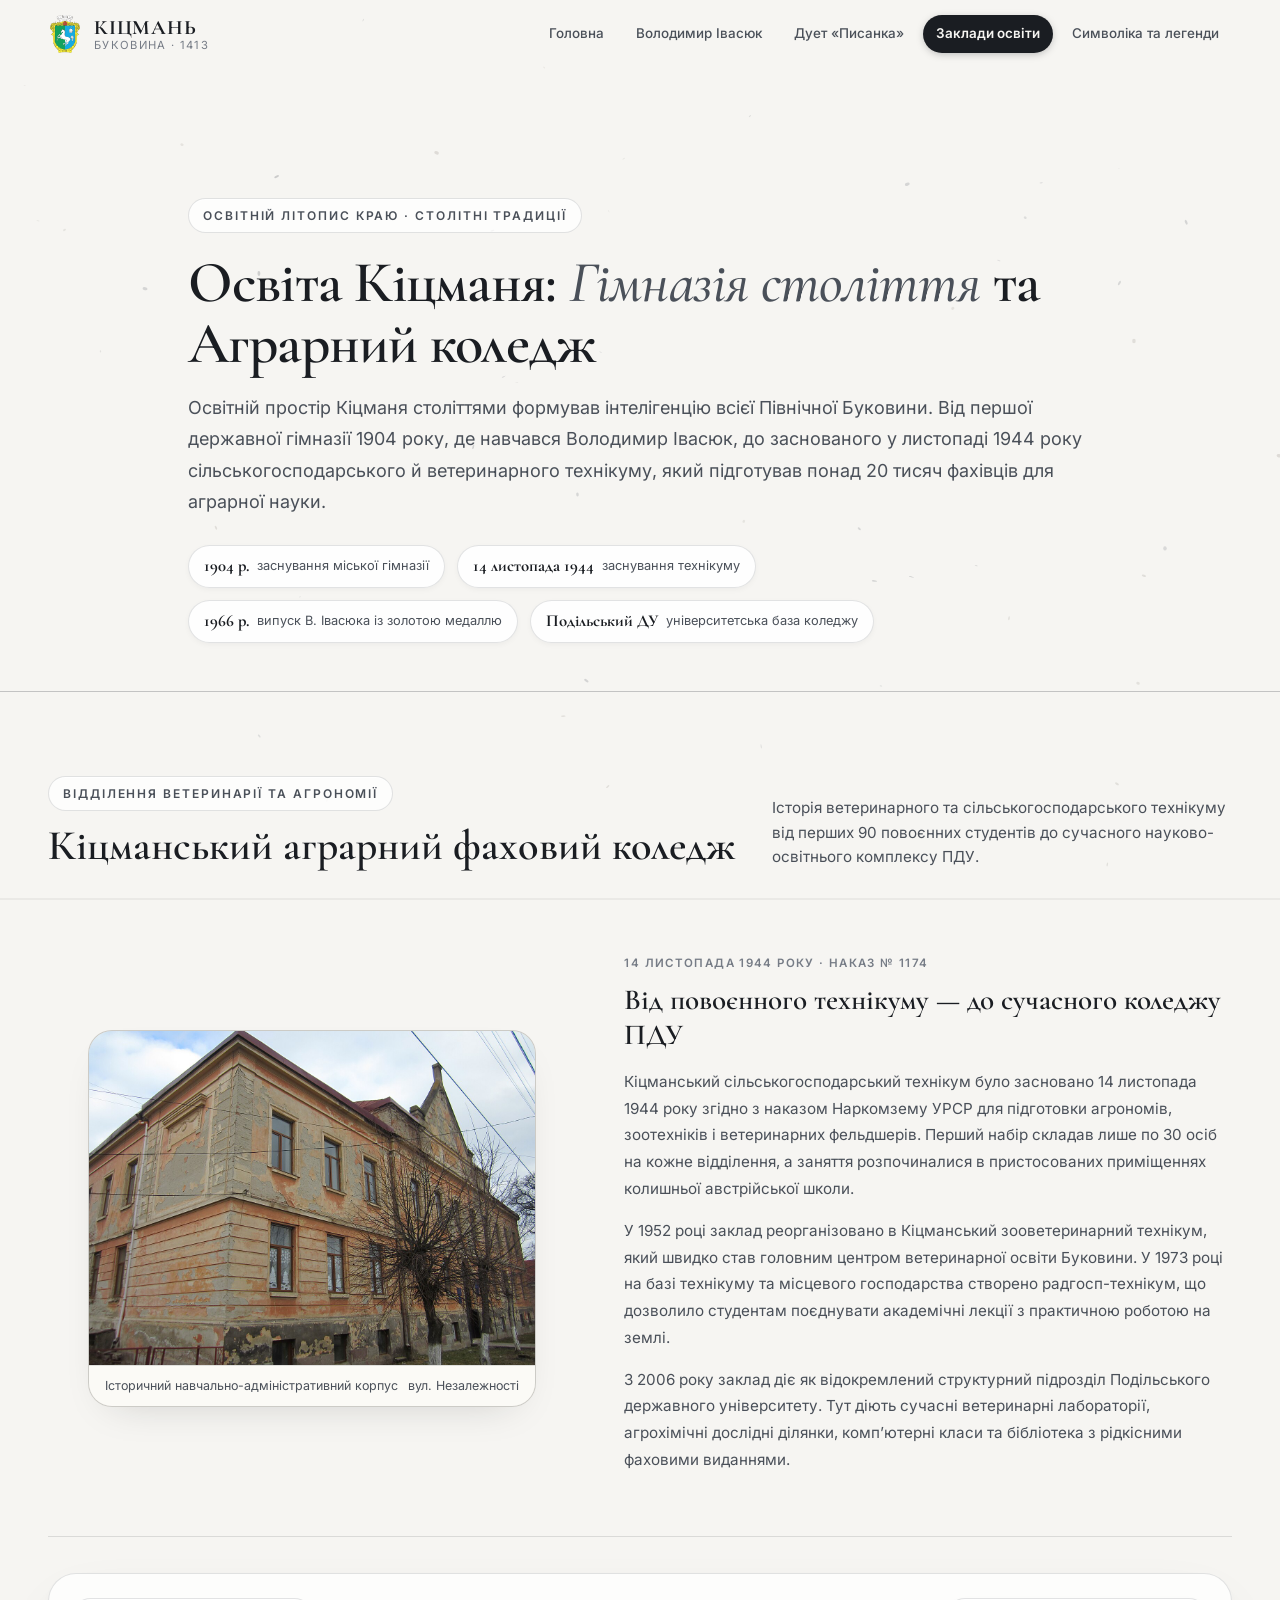
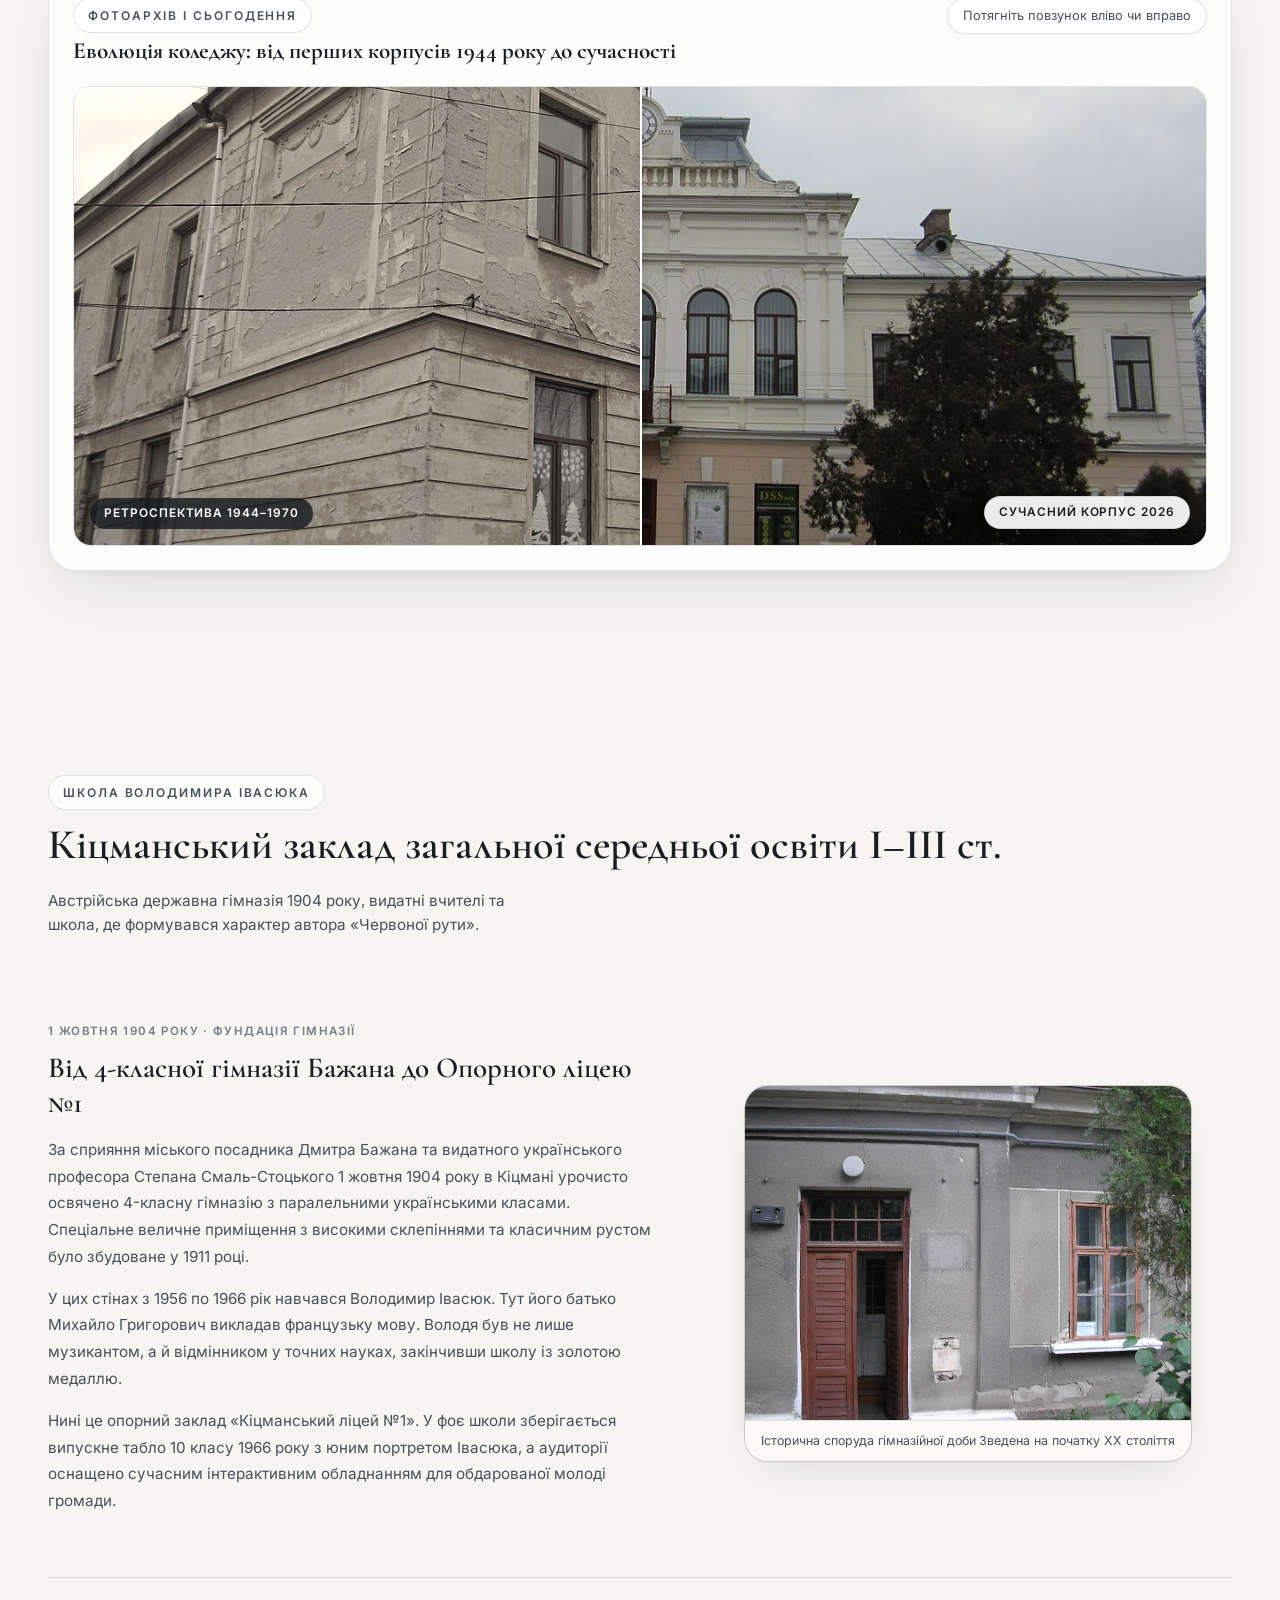
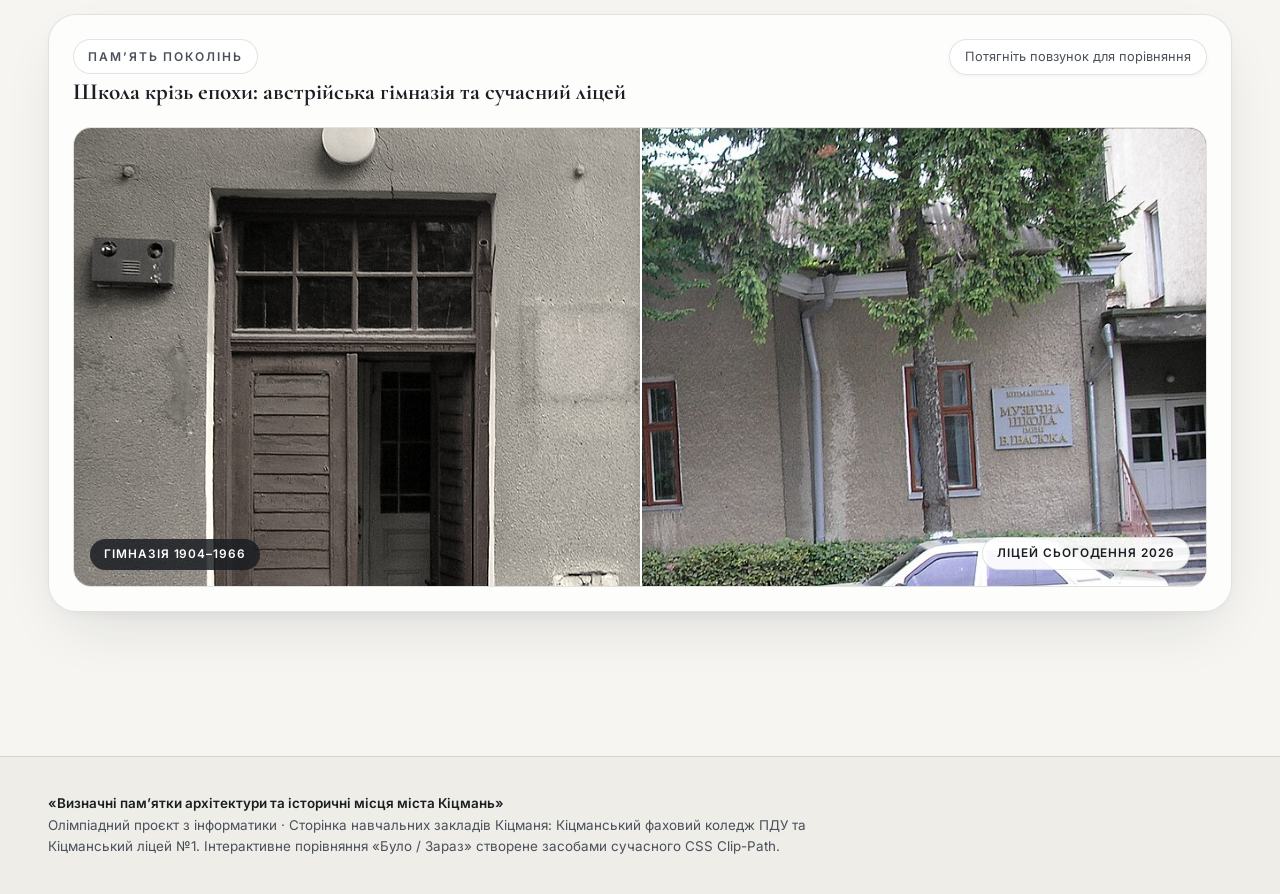
==== commit 74888729: "Update and verify local high-resolution assets and vector graphics across all 5 pages" ====
--- a/education.html
+++ b/education.html
@@ -97,13 +97,13 @@
           <article class="story-diptych reveal-on-scroll">
             <figure class="story-frame">
               <img
-                src="images/college-main.jpg"
-                alt="Головний корпус Кіцманського аграрного коледжу по вулиці Миколайчука"
+                src="images/povitovyi-sud.jpg"
+                alt="Історична кам’яна споруда в Кіцмані, пов’язана з освітнім осередком міста"
                 loading="lazy"
               />
               <figcaption>
-                <span>Головний навчальний корпус коледжу</span>
-                <span>вул. Миколайчука, 3</span>
+                <span>Історичний навчально-адміністративний корпус</span>
+                <span>вул. Незалежності</span>
               </figcaption>
             </figure>
 
@@ -150,7 +150,7 @@
               <!-- Before (Historical Archive) -->
               <div class="compare-pane compare-pane--before">
                 <img
-                  src="images/college-main.jpg"
+                  src="images/povitovyi-sud.jpg"
                   alt="Історичний вигляд Кіцманського сільськогосподарського технікуму"
                 />
               </div>
@@ -158,8 +158,8 @@
               <!-- After (Modern Campus) -->
               <div class="compare-pane compare-pane--after">
                 <img
-                  src="images/college-main.jpg"
-                  alt="Сучасний фасад Кіцманського коледжу"
+                  src="images/magistrat.jpg"
+                  alt="Сучасний оновлений корпус та адміністрація в Кіцмані"
                 />
               </div>
 
@@ -199,13 +199,13 @@
           <article class="story-diptych story-diptych--reverse reveal-on-scroll">
             <figure class="story-frame">
               <img
-                src="images/kitsman-school.jpg"
+                src="images/museum.jpg"
                 alt="Кіцманська загальноосвітня школа — історичний корпус гімназії"
                 loading="lazy"
               />
               <figcaption>
-                <span>Історична споруда гімназії</span>
-                <span>Зведена 1911 року</span>
+                <span>Історична споруда гімназійної доби</span>
+                <span>Зведена на початку XX століття</span>
               </figcaption>
             </figure>
 
@@ -251,7 +251,7 @@
               <!-- Before (Historical Archive) -->
               <div class="compare-pane compare-pane--before">
                 <img
-                  src="images/kitsman-school.jpg"
+                  src="images/museum.jpg"
                   alt="Старовинний корпус Кіцманської гімназії"
                 />
               </div>
@@ -259,7 +259,7 @@
               <!-- After (Modern School) -->
               <div class="compare-pane compare-pane--after">
                 <img
-                  src="images/kitsman-school.jpg"
+                  src="images/music-school.jpg"
                   alt="Сучасний ліцей імені Володимира Івасюка в Кіцмані"
                 />
               </div>
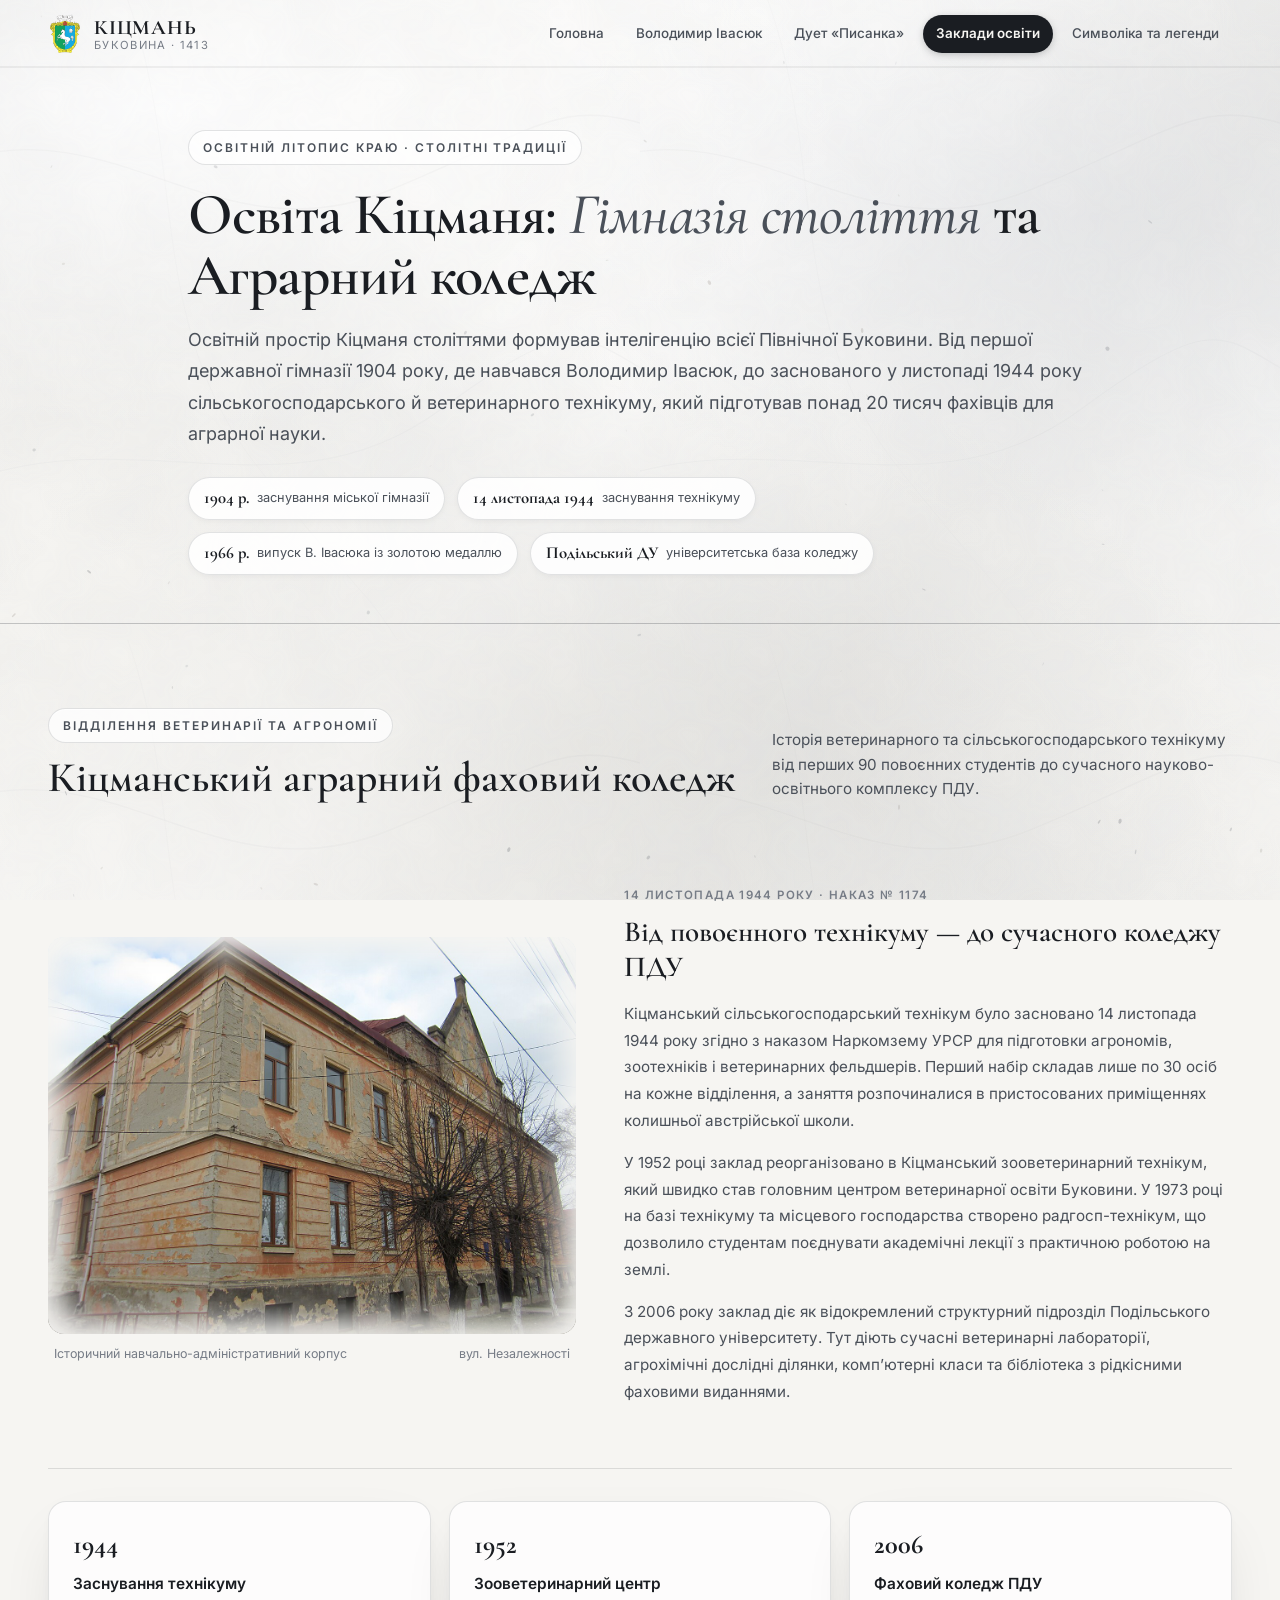
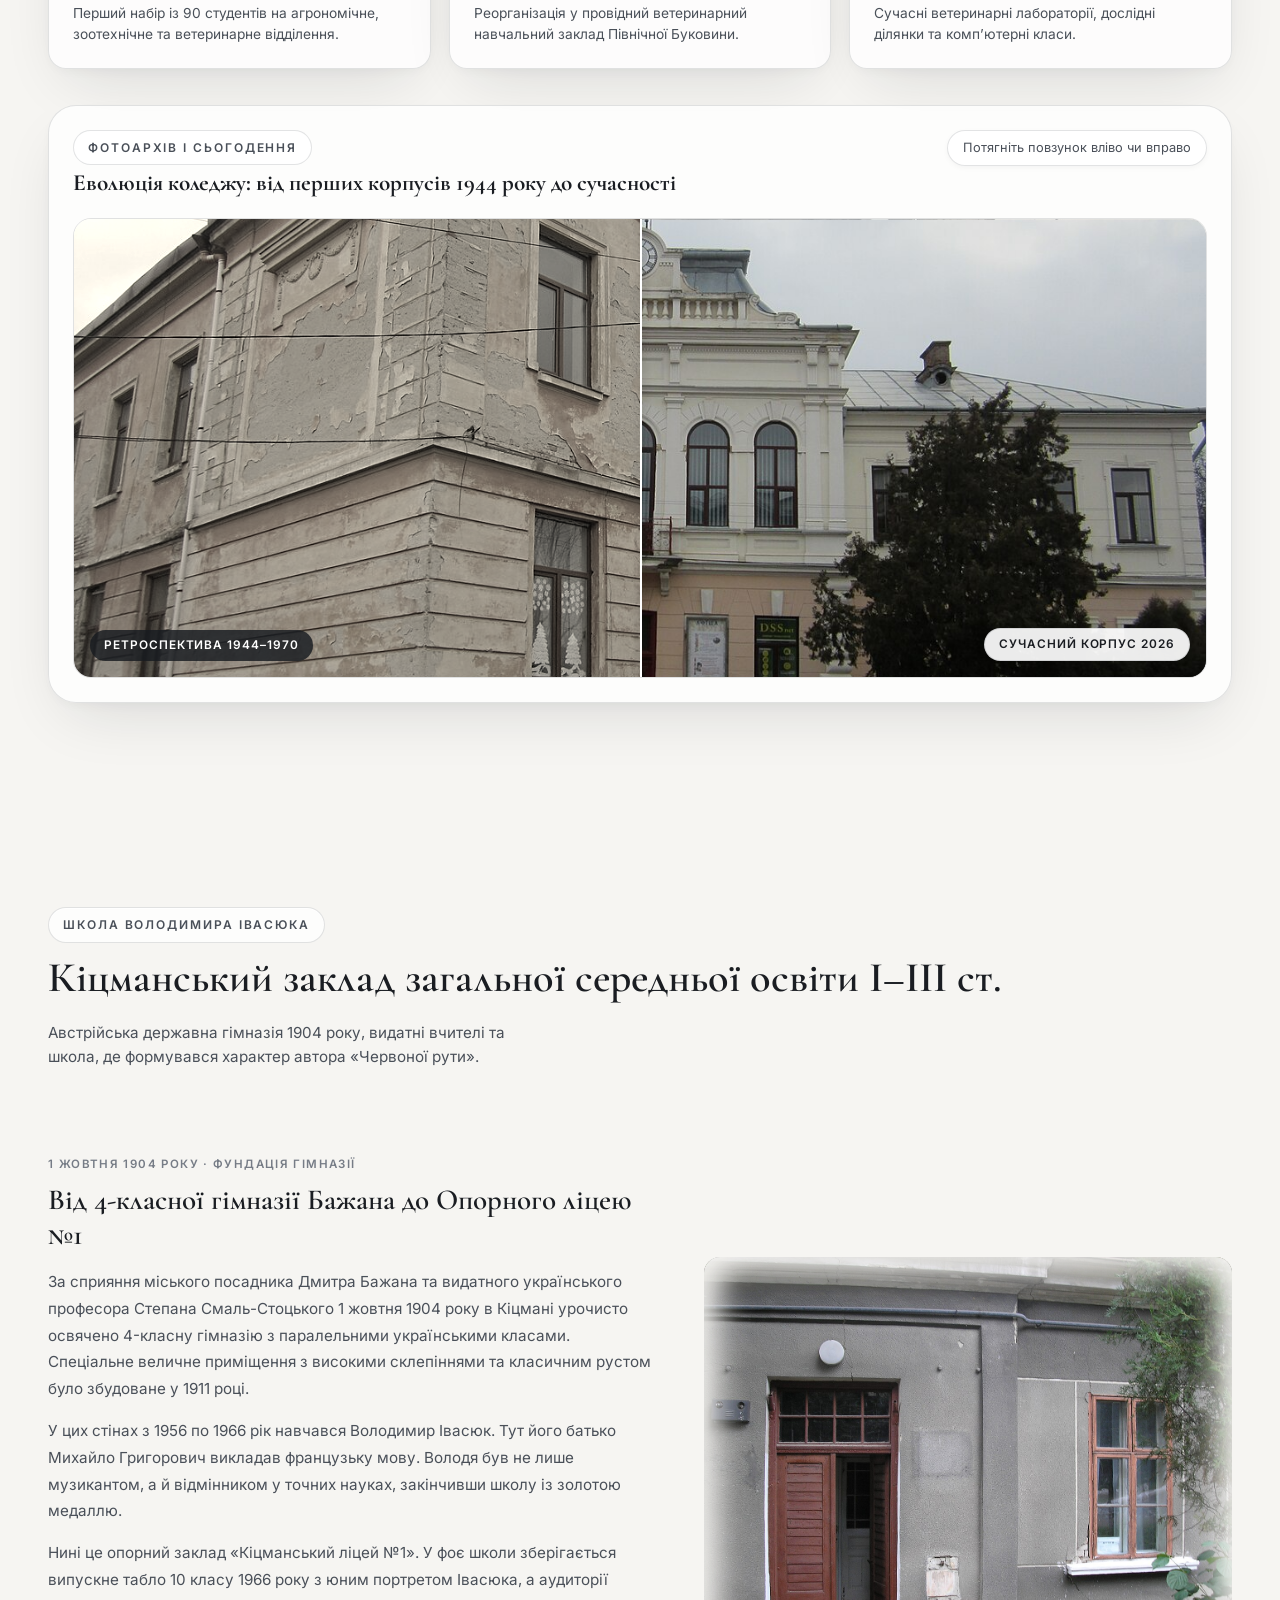
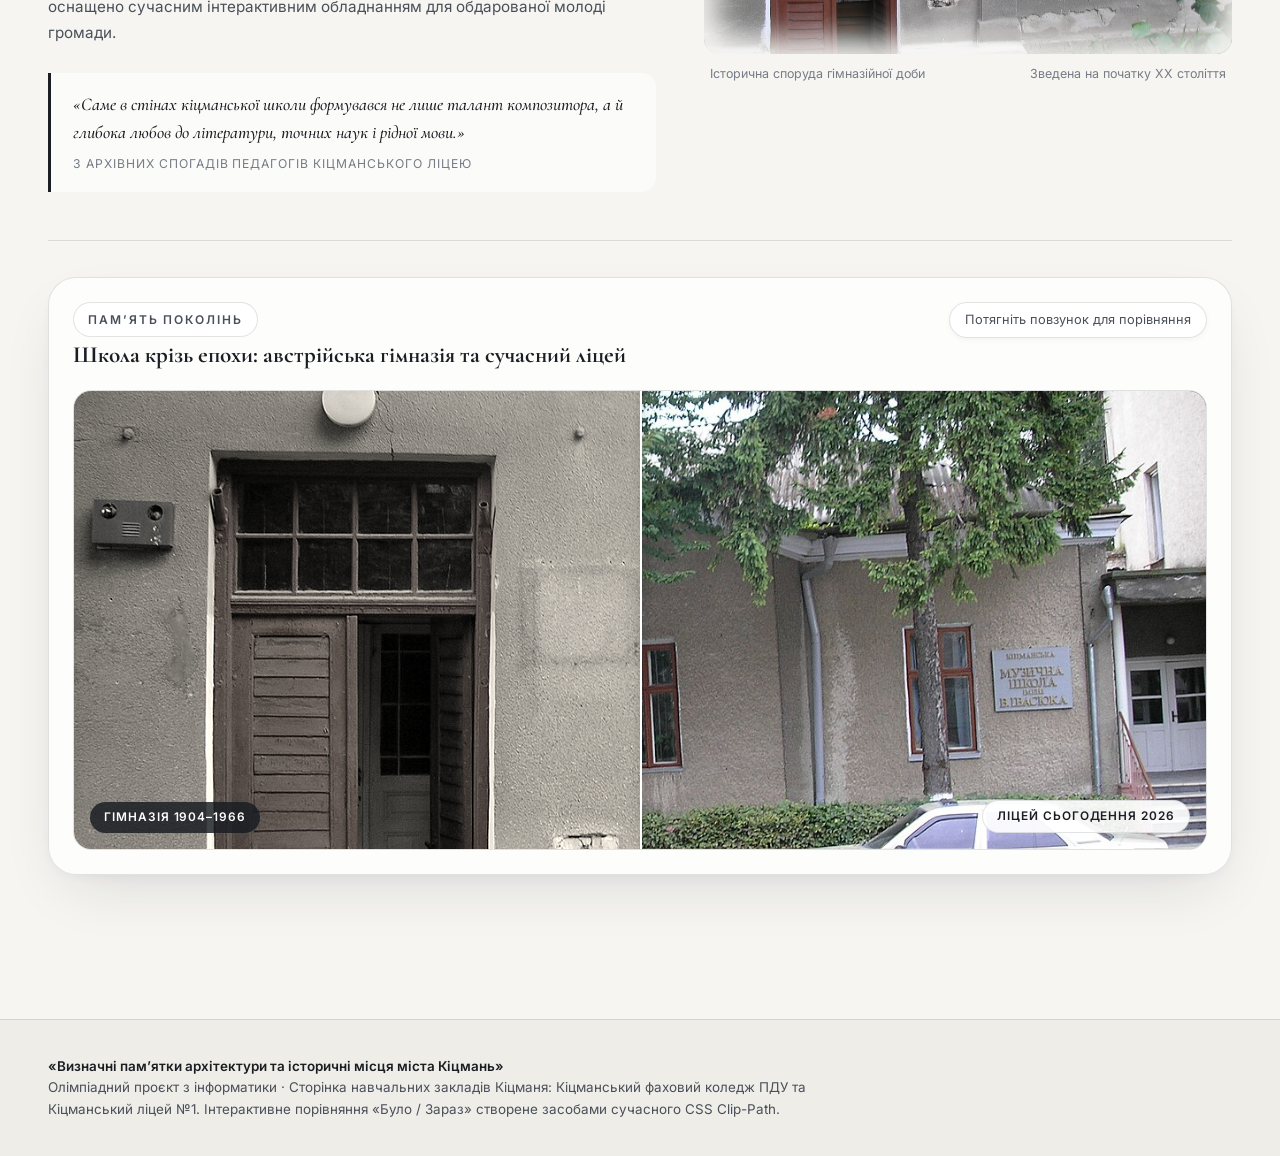
==== commit 3af9e078: "Add 1:1 3D Ivasyuk birthplace house, unify fixed topbar & progress bar, feather borderless photos wi" ====
--- a/education.html
+++ b/education.html
@@ -12,12 +12,12 @@
     <link rel="stylesheet" href="css/styles.css" />
   </head>
   <body>
-    <div class="marble-veil" aria-hidden="true"></div>
-    <div class="marble-veins" aria-hidden="true"></div>
+    <div class="marble-canvas-bg" aria-hidden="true"></div>
+    <div class="marble-veins-overlay" aria-hidden="true"></div>
     <canvas id="antique-ash-canvas" class="antique-ash-canvas" aria-hidden="true"></canvas>
 
-    <!-- Fixed Header -->
-    <header class="site-header" id="topbar">
+    <!-- Fixed Marble Header -->
+    <header class="topbar" id="topbar">
       <div class="container topbar-inner">
         <a href="index.html" class="brand-mark" aria-label="На головну сторінку Кіцманя">
           <img
@@ -96,11 +96,13 @@
 
           <article class="story-diptych reveal-on-scroll">
             <figure class="story-frame">
-              <img
-                src="images/povitovyi-sud.jpg"
-                alt="Історична кам’яна споруда в Кіцмані, пов’язана з освітнім осередком міста"
-                loading="lazy"
-              />
+              <div class="story-media-wrap">
+                <img
+                  src="images/povitovyi-sud.jpg"
+                  alt="Історична кам’яна споруда в Кіцмані, пов’язана з освітнім осередком міста"
+                  loading="lazy"
+                />
+              </div>
               <figcaption>
                 <span>Історичний навчально-адміністративний корпус</span>
                 <span>вул. Незалежності</span>
@@ -133,6 +135,24 @@
               </p>
             </div>
           </article>
+
+          <div class="bento-facts-strip reveal-on-scroll" style="margin-bottom: 36px;">
+            <div class="bento-fact-card">
+              <span class="bento-fact-year">1944</span>
+              <h4>Заснування технікуму</h4>
+              <p>Перший набір із 90 студентів на агрономічне, зоотехнічне та ветеринарне відділення.</p>
+            </div>
+            <div class="bento-fact-card">
+              <span class="bento-fact-year">1952</span>
+              <h4>Зооветеринарний центр</h4>
+              <p>Реорганізація у провідний ветеринарний навчальний заклад Північної Буковини.</p>
+            </div>
+            <div class="bento-fact-card">
+              <span class="bento-fact-year">2006</span>
+              <h4>Фаховий коледж ПДУ</h4>
+              <p>Сучасні ветеринарні лабораторії, дослідні ділянки та комп’ютерні класи.</p>
+            </div>
+          </div>
 
           <!-- Interactive Comparison Box for College -->
           <div class="compare-container reveal-on-scroll">
@@ -198,11 +218,13 @@
 
           <article class="story-diptych story-diptych--reverse reveal-on-scroll">
             <figure class="story-frame">
-              <img
-                src="images/museum.jpg"
-                alt="Кіцманська загальноосвітня школа — історичний корпус гімназії"
-                loading="lazy"
-              />
+              <div class="story-media-wrap">
+                <img
+                  src="images/museum.jpg"
+                  alt="Кіцманська загальноосвітня школа — історичний корпус гімназії"
+                  loading="lazy"
+                />
+              </div>
               <figcaption>
                 <span>Історична споруда гімназійної доби</span>
                 <span>Зведена на початку XX століття</span>
@@ -232,6 +254,10 @@
                 Івасюка, а аудиторії оснащено сучасним інтерактивним обладнанням
                 для обдарованої молоді громади.
               </p>
+              <blockquote class="editorial-pullquote">
+                «Саме в стінах кіцманської школи формувався не лише талант композитора, а й глибока любов до літератури, точних наук і рідної мови.»
+                <cite>З архівних спогадів педагогів Кіцманського ліцею</cite>
+              </blockquote>
             </div>
           </article>
 
--- a/css/styles.css
+++ b/css/styles.css
@@ -1323,22 +1323,48 @@
   position: relative;
   cursor: pointer;
   overflow: hidden;
-  border-radius: 16px;
-  border: 1px solid var(--marble-border);
-  background: var(--marble-slab);
-  box-shadow: 0 18px 36px -22px rgba(24, 27, 32, 0.24);
+  border-radius: 14px;
+  background: transparent;
+  transition: transform 280ms cubic-bezier(0.22, 1, 0.36, 1), filter 280ms ease;
+}
+
+.heritage-card-media::after {
+  content: '';
+  position: absolute;
+  inset: 0;
+  pointer-events: none;
+  box-shadow: inset 0 0 26px 14px var(--marble-bg);
+  transition: box-shadow 280ms ease;
 }
 
 .heritage-card-media img {
   width: 100%;
-  height: 250px;
+  aspect-ratio: 4 / 3;
+  height: auto;
   object-fit: cover;
   display: block;
-  transition: transform 360ms ease;
-}
-
-.heritage-card-media:hover img {
-  transform: scale(1.03);
+  -webkit-mask-image: radial-gradient(ellipse 92% 92% at 50% 50%, #000 72%, transparent 100%);
+  mask-image: radial-gradient(ellipse 92% 92% at 50% 50%, #000 72%, transparent 100%);
+}
+
+.heritage-card-media--contain img {
+  object-fit: contain;
+  padding: 16px;
+  -webkit-mask-image: none;
+  mask-image: none;
+}
+
+.heritage-card-media--contain::after {
+  display: none;
+}
+
+.heritage-card-media:hover {
+  transform: scale(0.98) translateY(2px);
+  filter: brightness(0.97);
+}
+
+.heritage-card-media:hover::after {
+  box-shadow: inset 0 6px 24px 12px rgba(24, 27, 32, 0.14), inset 0 0 26px 14px var(--marble-bg);
 }
 
 .heritage-card-body {
@@ -1705,12 +1731,8 @@
 .ivasyuk-3d-stage {
   position: relative;
   width: 100%;
-  height: 520px;
-  border-radius: 28px;
-  overflow: hidden;
-  background: radial-gradient(circle at 50% 45%, rgba(255, 255, 255, 0.95), rgba(235, 233, 226, 0.75));
-  border: 1px solid var(--marble-border);
-  box-shadow: inset 0 1px 0 rgba(255, 255, 255, 0.96), 0 24px 60px -28px rgba(24, 27, 32, 0.18);
+  height: 490px;
+  background: transparent;
   display: flex;
   align-items: center;
   justify-content: center;
@@ -1722,25 +1744,7 @@
   display: block;
 }
 
-.ivasyuk-3d-caption {
-  position: absolute;
-  bottom: 14px;
-  left: 18px;
-  right: 18px;
-  display: flex;
-  justify-content: space-between;
-  align-items: center;
-  font-size: 0.74rem;
-  color: var(--ink-muted);
-  pointer-events: none;
-  background: rgba(252, 251, 248, 0.84);
-  padding: 6px 14px;
-  border-radius: 999px;
-  border: 1px solid var(--marble-border);
-  backdrop-filter: blur(6px);
-}
-
-/* --- Story Diptych Layouts (Photo + Editorial Narrative) --- */
+/* --- Story Diptych Layouts (Feathered Borderless Photos + Editorial Narrative) --- */
 .story-diptych {
   display: grid;
   grid-template-columns: minmax(0, 1fr) minmax(0, 1.15fr);
@@ -1764,35 +1768,189 @@
 
 .story-frame {
   position: relative;
-  border-radius: 24px;
+  margin: 0;
+  border: none;
+  background: transparent;
+  box-shadow: none;
+  border-radius: 0;
+}
+
+.story-media-wrap {
+  position: relative;
+  border-radius: 16px;
   overflow: hidden;
-  border: 1px solid var(--marble-border);
-  background: var(--marble-slab);
-  box-shadow: 0 16px 40px -24px rgba(24, 27, 32, 0.22);
+  transition: transform 280ms cubic-bezier(0.22, 1, 0.36, 1), filter 280ms ease;
+}
+
+.story-media-wrap::after {
+  content: '';
+  position: absolute;
+  inset: 0;
+  pointer-events: none;
+  box-shadow: inset 0 0 32px 16px var(--marble-bg);
+  transition: box-shadow 280ms ease;
 }
 
 .story-frame img {
   width: 100%;
+  aspect-ratio: 4 / 3;
   height: auto;
-  min-height: 320px;
-  max-height: 480px;
   object-fit: cover;
   display: block;
-  transition: transform 400ms ease;
-}
-
-.story-frame:hover img {
-  transform: scale(1.025);
+  -webkit-mask-image: radial-gradient(ellipse 90% 90% at 50% 50%, #000 68%, rgba(0, 0, 0, 0.45) 86%, transparent 100%);
+  mask-image: radial-gradient(ellipse 90% 90% at 50% 50%, #000 68%, rgba(0, 0, 0, 0.45) 86%, transparent 100%);
+}
+
+.story-frame--contain .story-media-wrap::after {
+  display: none;
+}
+
+.story-frame--contain img {
+  object-fit: contain;
+  aspect-ratio: 4 / 3;
+  max-height: 360px;
+  padding: 12px;
+  -webkit-mask-image: none;
+  mask-image: none;
+}
+
+.story-frame:hover .story-media-wrap {
+  transform: scale(0.978) translateY(2px);
+  filter: brightness(0.965) contrast(1.02);
+}
+
+.story-frame:hover .story-media-wrap::after {
+  box-shadow: inset 0 6px 26px 14px rgba(24, 27, 32, 0.16), inset 0 0 32px 16px var(--marble-bg);
 }
 
 .story-frame figcaption {
-  padding: 10px 16px;
+  padding: 10px 6px 0;
   font-size: 0.78rem;
+  color: var(--ink-muted);
+  background: transparent;
+  border: none;
+  display: flex;
+  justify-content: space-between;
+  gap: 12px;
+}
+
+/* --- Editorial Variety Blocks for Subpages --- */
+.editorial-pullquote {
+  margin: 26px 0 0;
+  padding: 18px 22px;
+  border-left: 3px solid var(--ink-primary);
+  background: rgba(255, 255, 255, 0.56);
+  border-radius: 0 14px 14px 0;
+  font-family: var(--font-serif);
+  font-size: 1.12rem;
+  font-style: italic;
+  line-height: 1.55;
+  color: var(--ink-primary);
+}
+
+.editorial-pullquote cite {
+  display: block;
+  margin-top: 8px;
+  font-family: var(--font-sans);
+  font-style: normal;
+  font-size: 0.76rem;
+  letter-spacing: 0.08em;
+  text-transform: uppercase;
+  color: var(--ink-muted);
+}
+
+.bento-facts-strip {
+  display: grid;
+  grid-template-columns: repeat(3, minmax(0, 1fr));
+  gap: 18px;
+  margin-top: 32px;
+}
+
+.bento-fact-card {
+  padding: 22px 24px;
+  border-radius: 18px;
+  background: rgba(255, 255, 255, 0.72);
+  border: 1px solid var(--marble-border);
+  box-shadow: var(--stone-shadow);
+  transition: transform 240ms ease, box-shadow 240ms ease;
+}
+
+.bento-fact-card:hover {
+  transform: scale(0.988) translateY(2px);
+  box-shadow: inset 0 3px 10px rgba(24, 27, 32, 0.08);
+}
+
+.bento-fact-year {
+  display: block;
+  font-family: var(--font-serif);
+  font-size: 1.65rem;
+  font-weight: 700;
+  color: var(--ink-primary);
+  margin-bottom: 6px;
+}
+
+.bento-fact-card h4 {
+  margin: 0 0 6px;
+  font-size: 0.96rem;
+  font-weight: 600;
+  color: var(--ink-primary);
+}
+
+.bento-fact-card p {
+  margin: 0;
+  font-size: 0.86rem;
+  line-height: 1.58;
   color: var(--ink-secondary);
-  background: rgba(252, 251, 248, 0.95);
-  border-top: 1px solid var(--marble-border);
-  display: flex;
-  justify-content: space-between;
+}
+
+.archive-spotlight {
+  display: grid;
+  grid-template-columns: minmax(0, 1.1fr) minmax(0, 0.9fr);
+  gap: 36px;
+  align-items: center;
+  padding: 36px;
+  margin: 40px 0;
+  border-radius: 26px;
+  background: linear-gradient(145deg, rgba(28, 31, 37, 0.96), rgba(44, 48, 56, 0.94));
+  color: #f6f5f2;
+  box-shadow: 0 26px 60px -26px rgba(24, 27, 32, 0.38);
+}
+
+.archive-spotlight .stone-kicker {
+  color: rgba(246, 245, 242, 0.65);
+}
+
+.archive-spotlight h3 {
+  font-family: var(--font-serif);
+  font-size: 1.85rem;
+  margin: 8px 0 14px;
+  color: #ffffff;
+}
+
+.archive-spotlight p {
+  font-size: 0.95rem;
+  line-height: 1.72;
+  color: rgba(246, 245, 242, 0.84);
+  margin-bottom: 12px;
+}
+
+.archive-spotlight .story-media-wrap::after {
+  box-shadow: inset 0 0 32px 16px #23272e;
+}
+
+.archive-spotlight .story-frame:hover .story-media-wrap::after {
+  box-shadow: inset 0 6px 26px 14px rgba(0, 0, 0, 0.4), inset 0 0 32px 16px #23272e;
+}
+
+.archive-spotlight figcaption {
+  color: rgba(246, 245, 242, 0.62);
+}
+
+@media (max-width: 900px) {
+  .bento-facts-strip,
+  .archive-spotlight {
+    grid-template-columns: 1fr;
+  }
 }
 
 .story-body h3 {
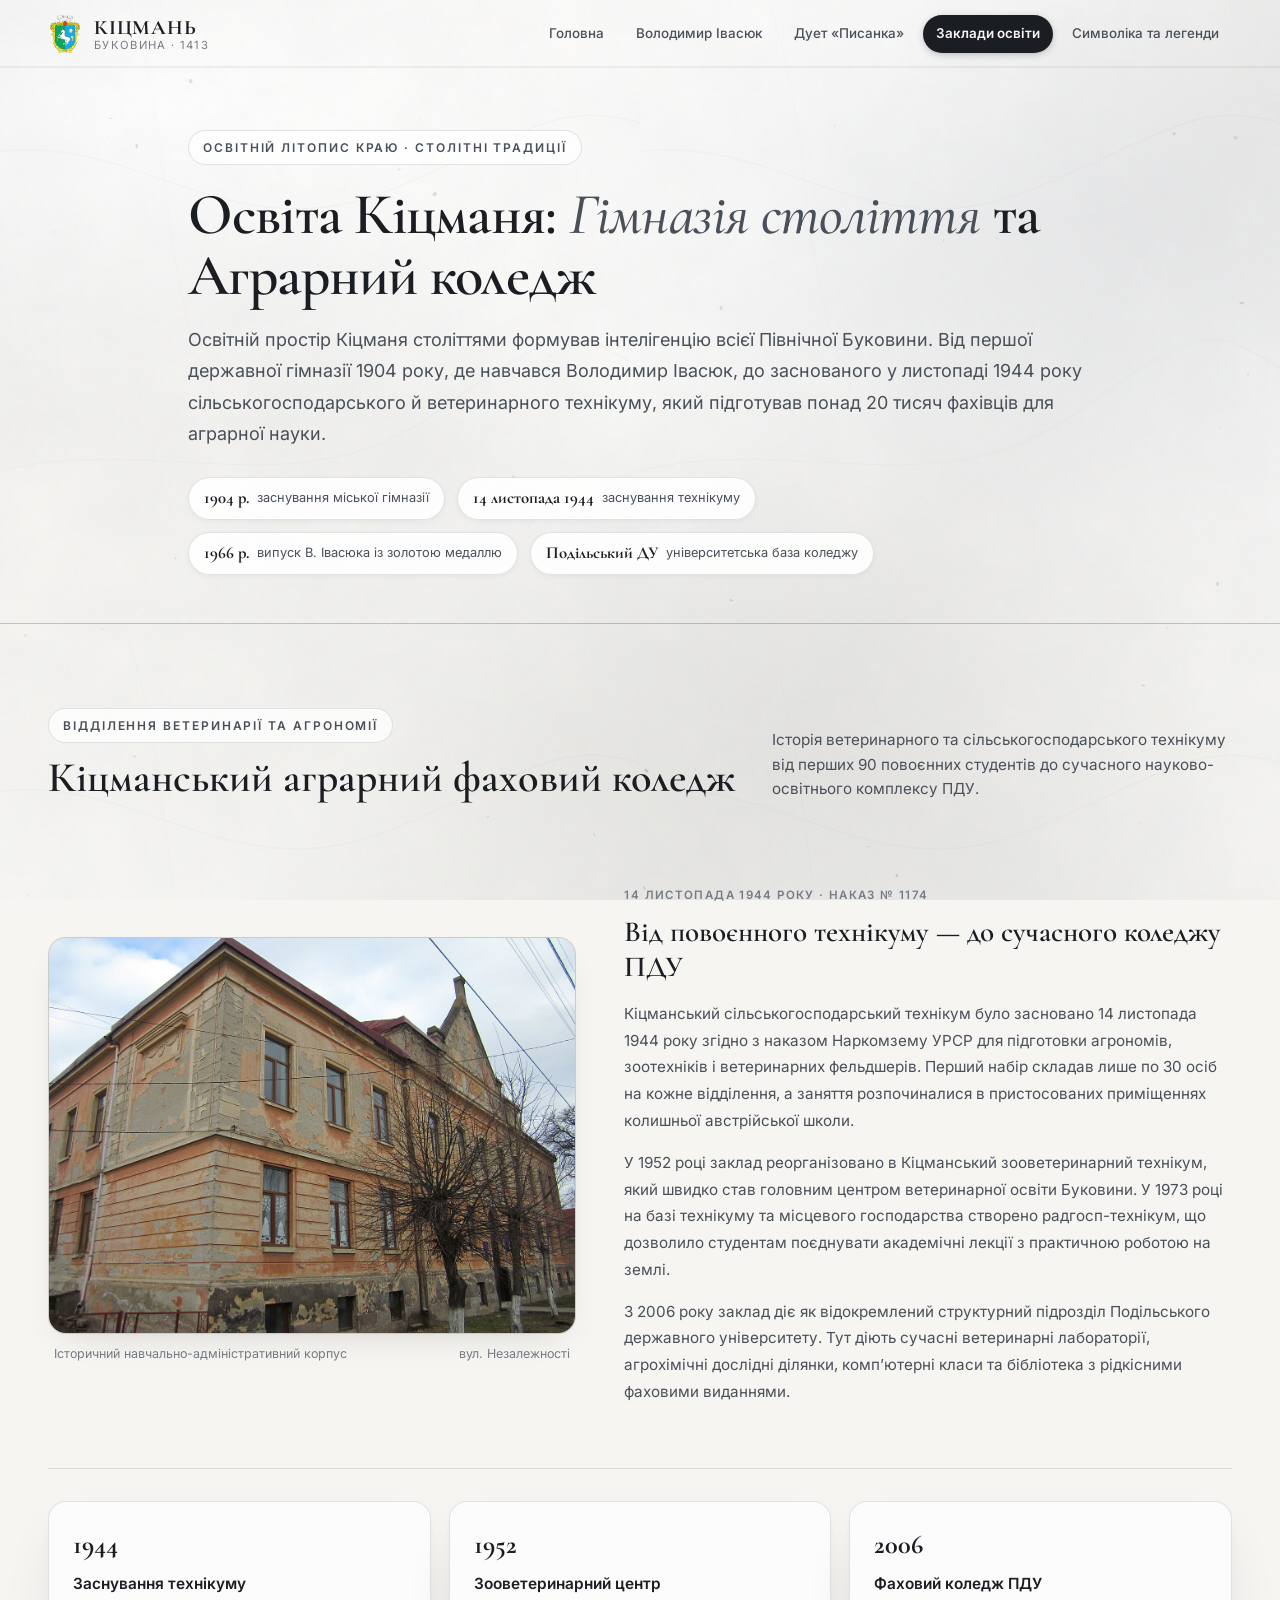
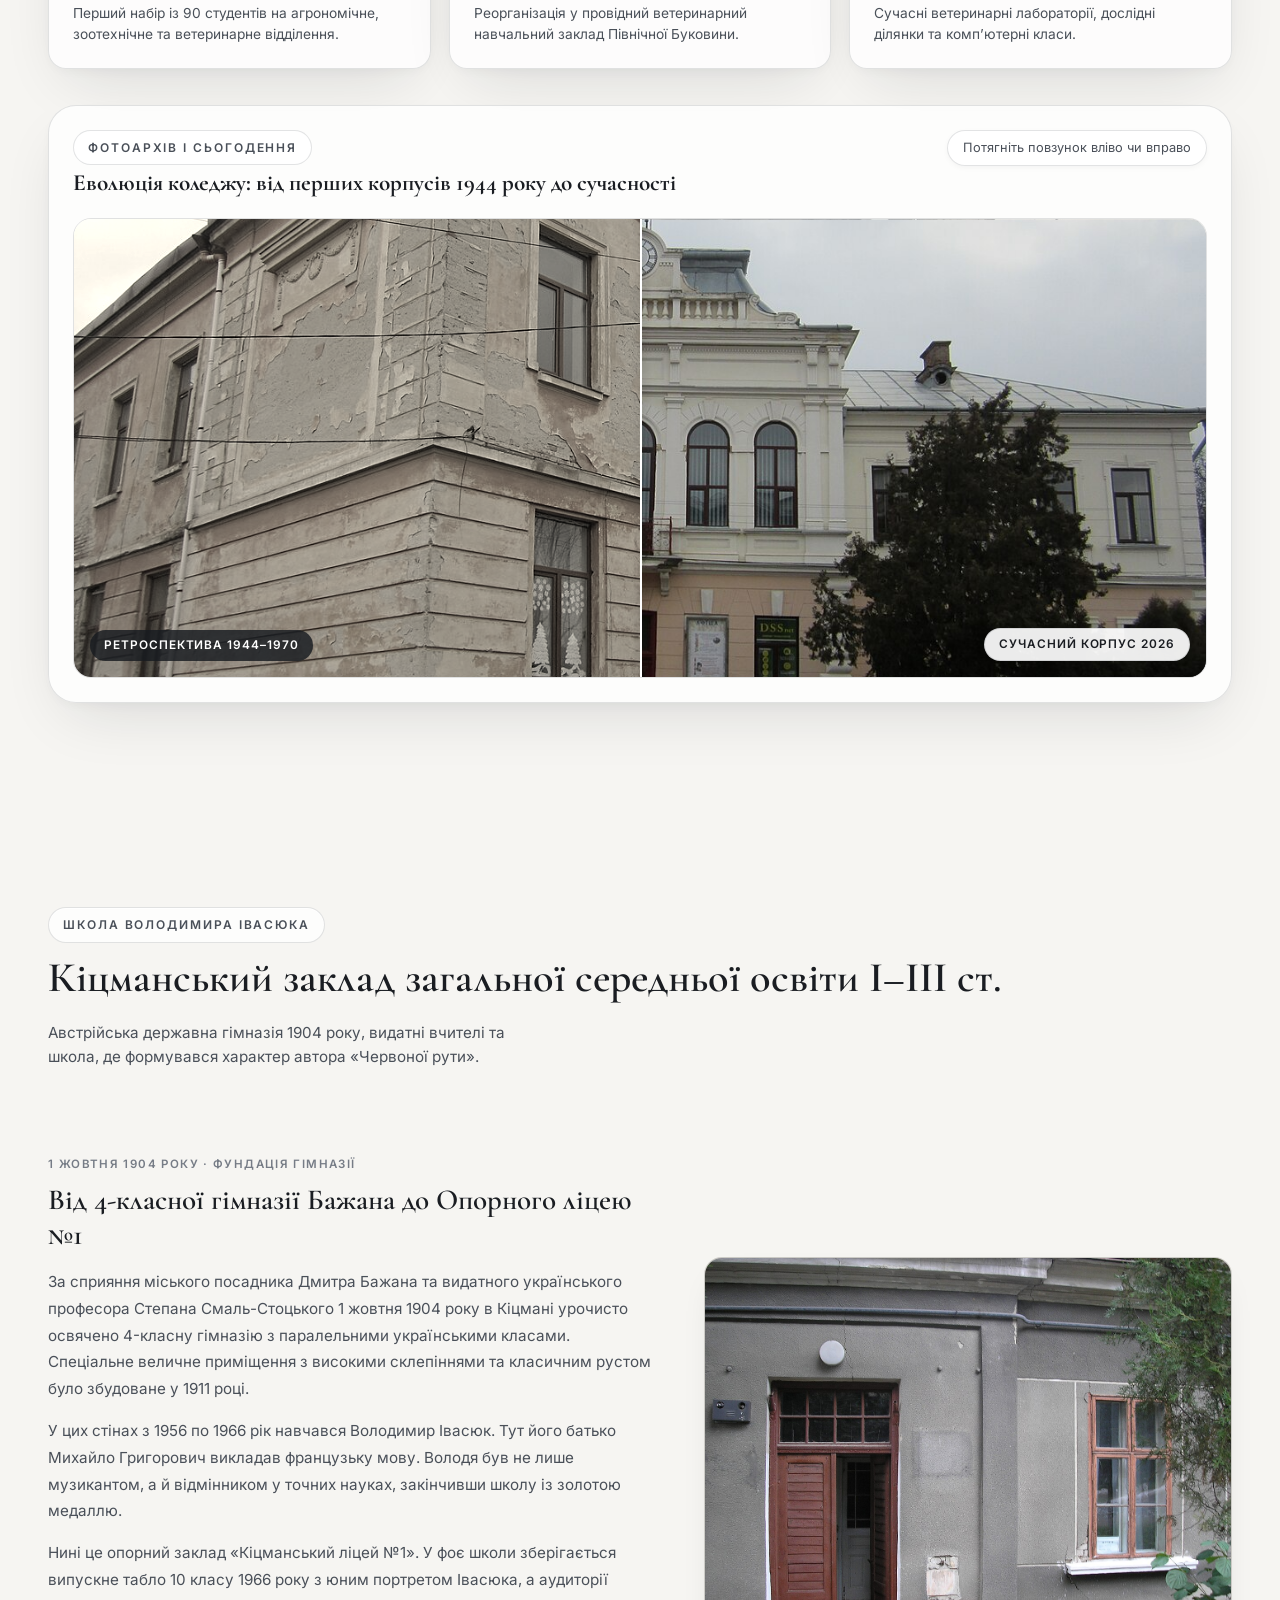
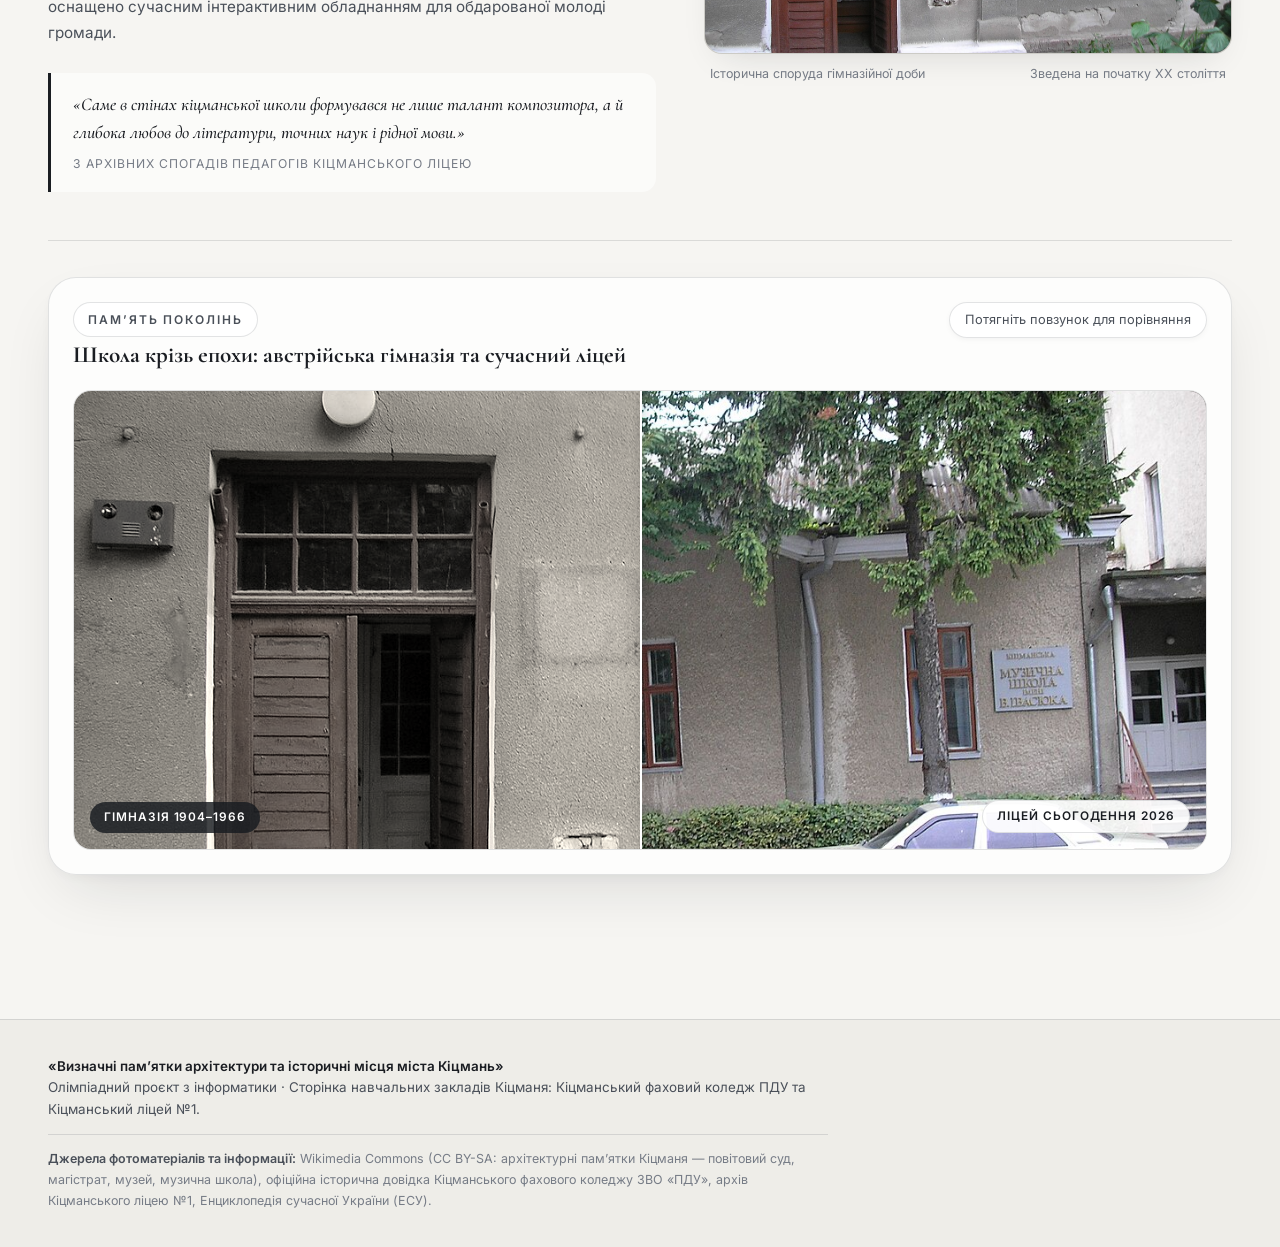
==== commit 89bd4239: "Use main bronze 3D statue in cursor-follow mode on ivasyuk.html, switch spotlight cards to Carrara m" ====
--- a/education.html
+++ b/education.html
@@ -315,10 +315,11 @@
         <div class="footer-meta">
           <strong>«Визначні пам’ятки архітектури та історичні місця міста Кіцмань»</strong>
           <br />
-          Олімпіадний проєкт з інформатики · Сторінка навчальних закладів
-          Кіцманя: Кіцманський фаховий коледж ПДУ та Кіцманський ліцей №1.
-          Інтерактивне порівняння «Було / Зараз» створене засобами сучасного CSS
-          Clip-Path.
+          Олімпіадний проєкт з інформатики · Сторінка навчальних закладів Кіцманя: Кіцманський фаховий коледж ПДУ та Кіцманський ліцей №1.
+          <div class="footer-sources">
+            <strong>Джерела фотоматеріалів та інформації:</strong>
+            Wikimedia Commons (CC BY-SA: архітектурні пам’ятки Кіцманя — повітовий суд, магістрат, музей, музична школа), офіційна історична довідка Кіцманського фахового коледжу ЗВО «ПДУ», архів Кіцманського ліцею №1, Енциклопедія сучасної України (ЕСУ).
+          </div>
         </div>
       </div>
     </footer>
--- a/css/styles.css
+++ b/css/styles.css
@@ -1323,18 +1323,11 @@
   position: relative;
   cursor: pointer;
   overflow: hidden;
-  border-radius: 14px;
-  background: transparent;
-  transition: transform 280ms cubic-bezier(0.22, 1, 0.36, 1), filter 280ms ease;
-}
-
-.heritage-card-media::after {
-  content: '';
-  position: absolute;
-  inset: 0;
-  pointer-events: none;
-  box-shadow: inset 0 0 26px 14px var(--marble-bg);
-  transition: box-shadow 280ms ease;
+  border-radius: 18px;
+  background: var(--marble-slab);
+  border: 1px solid var(--marble-border);
+  box-shadow: 0 14px 32px -18px rgba(24, 27, 32, 0.16);
+  transition: transform 320ms cubic-bezier(0.22, 1, 0.36, 1), box-shadow 320ms ease;
 }
 
 .heritage-card-media img {
@@ -1343,28 +1336,22 @@
   height: auto;
   object-fit: cover;
   display: block;
-  -webkit-mask-image: radial-gradient(ellipse 92% 92% at 50% 50%, #000 72%, transparent 100%);
-  mask-image: radial-gradient(ellipse 92% 92% at 50% 50%, #000 72%, transparent 100%);
+  transition: transform 420ms cubic-bezier(0.22, 1, 0.36, 1), filter 320ms ease;
 }
 
 .heritage-card-media--contain img {
   object-fit: contain;
-  padding: 16px;
-  -webkit-mask-image: none;
-  mask-image: none;
-}
-
-.heritage-card-media--contain::after {
-  display: none;
+  padding: 18px;
 }
 
 .heritage-card-media:hover {
-  transform: scale(0.98) translateY(2px);
-  filter: brightness(0.97);
-}
-
-.heritage-card-media:hover::after {
-  box-shadow: inset 0 6px 24px 12px rgba(24, 27, 32, 0.14), inset 0 0 26px 14px var(--marble-bg);
+  transform: translateY(-3px);
+  box-shadow: 0 20px 40px -18px rgba(24, 27, 32, 0.22);
+}
+
+.heritage-card-media:hover img {
+  transform: scale(1.015);
+  filter: contrast(1.02);
 }
 
 .heritage-card-body {
@@ -1731,20 +1718,20 @@
 .ivasyuk-3d-stage {
   position: relative;
   width: 100%;
-  height: 490px;
+  height: 540px;
   background: transparent;
   display: flex;
   align-items: center;
   justify-content: center;
 }
 
-.ivasyuk-canvas {
+.ivasyuk-3d-stage canvas {
   width: 100%;
   height: 100%;
   display: block;
 }
 
-/* --- Story Diptych Layouts (Feathered Borderless Photos + Editorial Narrative) --- */
+/* --- Story Diptych Layouts (Clean Rounded Photos + Subtle Hover Lift) --- */
 .story-diptych {
   display: grid;
   grid-template-columns: minmax(0, 1fr) minmax(0, 1.15fr);
@@ -1772,23 +1759,16 @@
   border: none;
   background: transparent;
   box-shadow: none;
-  border-radius: 0;
 }
 
 .story-media-wrap {
   position: relative;
-  border-radius: 16px;
+  border-radius: 18px;
   overflow: hidden;
-  transition: transform 280ms cubic-bezier(0.22, 1, 0.36, 1), filter 280ms ease;
-}
-
-.story-media-wrap::after {
-  content: '';
-  position: absolute;
-  inset: 0;
-  pointer-events: none;
-  box-shadow: inset 0 0 32px 16px var(--marble-bg);
-  transition: box-shadow 280ms ease;
+  border: 1px solid var(--marble-border);
+  background: var(--marble-slab);
+  box-shadow: 0 14px 34px -18px rgba(24, 27, 32, 0.18);
+  transition: transform 320ms cubic-bezier(0.22, 1, 0.36, 1), box-shadow 320ms ease;
 }
 
 .story-frame img {
@@ -1797,30 +1777,24 @@
   height: auto;
   object-fit: cover;
   display: block;
-  -webkit-mask-image: radial-gradient(ellipse 90% 90% at 50% 50%, #000 68%, rgba(0, 0, 0, 0.45) 86%, transparent 100%);
-  mask-image: radial-gradient(ellipse 90% 90% at 50% 50%, #000 68%, rgba(0, 0, 0, 0.45) 86%, transparent 100%);
-}
-
-.story-frame--contain .story-media-wrap::after {
-  display: none;
+  transition: transform 420ms cubic-bezier(0.22, 1, 0.36, 1), filter 320ms ease;
 }
 
 .story-frame--contain img {
   object-fit: contain;
   aspect-ratio: 4 / 3;
   max-height: 360px;
-  padding: 12px;
-  -webkit-mask-image: none;
-  mask-image: none;
+  padding: 16px;
 }
 
 .story-frame:hover .story-media-wrap {
-  transform: scale(0.978) translateY(2px);
-  filter: brightness(0.965) contrast(1.02);
-}
-
-.story-frame:hover .story-media-wrap::after {
-  box-shadow: inset 0 6px 26px 14px rgba(24, 27, 32, 0.16), inset 0 0 32px 16px var(--marble-bg);
+  transform: translateY(-3px);
+  box-shadow: 0 20px 42px -18px rgba(24, 27, 32, 0.24);
+}
+
+.story-frame:hover img {
+  transform: scale(1.015);
+  filter: contrast(1.02);
 }
 
 .story-frame figcaption {
@@ -1911,39 +1885,34 @@
   padding: 36px;
   margin: 40px 0;
   border-radius: 26px;
-  background: linear-gradient(145deg, rgba(28, 31, 37, 0.96), rgba(44, 48, 56, 0.94));
-  color: #f6f5f2;
-  box-shadow: 0 26px 60px -26px rgba(24, 27, 32, 0.38);
+  background: rgba(255, 255, 255, 0.76);
+  border: 1px solid var(--marble-border);
+  box-shadow: var(--stone-shadow);
+  color: var(--ink-primary);
 }
 
 .archive-spotlight .stone-kicker {
-  color: rgba(246, 245, 242, 0.65);
-}
-
-.archive-spotlight h3 {
+  color: var(--ink-muted);
+}
+
+.archive-spotlight h3,
+.archive-spotlight .story-body h3 {
   font-family: var(--font-serif);
   font-size: 1.85rem;
   margin: 8px 0 14px;
-  color: #ffffff;
-}
-
-.archive-spotlight p {
+  color: var(--ink-primary);
+}
+
+.archive-spotlight p,
+.archive-spotlight .story-body p {
   font-size: 0.95rem;
   line-height: 1.72;
-  color: rgba(246, 245, 242, 0.84);
+  color: var(--ink-secondary);
   margin-bottom: 12px;
 }
 
-.archive-spotlight .story-media-wrap::after {
-  box-shadow: inset 0 0 32px 16px #23272e;
-}
-
-.archive-spotlight .story-frame:hover .story-media-wrap::after {
-  box-shadow: inset 0 6px 26px 14px rgba(0, 0, 0, 0.4), inset 0 0 32px 16px #23272e;
-}
-
 .archive-spotlight figcaption {
-  color: rgba(246, 245, 242, 0.62);
+  color: var(--ink-muted);
 }
 
 @media (max-width: 900px) {
@@ -2029,7 +1998,19 @@
 .compare-pane--after {
   z-index: 2;
   clip-path: polygon(50% 0, 100% 0, 100% 100%, 50% 100%);
-  transition: clip-path 40ms linear;
+}
+
+.footer-sources {
+  margin-top: 14px;
+  padding-top: 14px;
+  border-top: 1px solid var(--marble-border);
+  font-size: 0.78rem;
+  line-height: 1.65;
+  color: var(--ink-muted);
+}
+
+.footer-sources strong {
+  color: var(--ink-secondary);
 }
 
 .compare-handle-line {
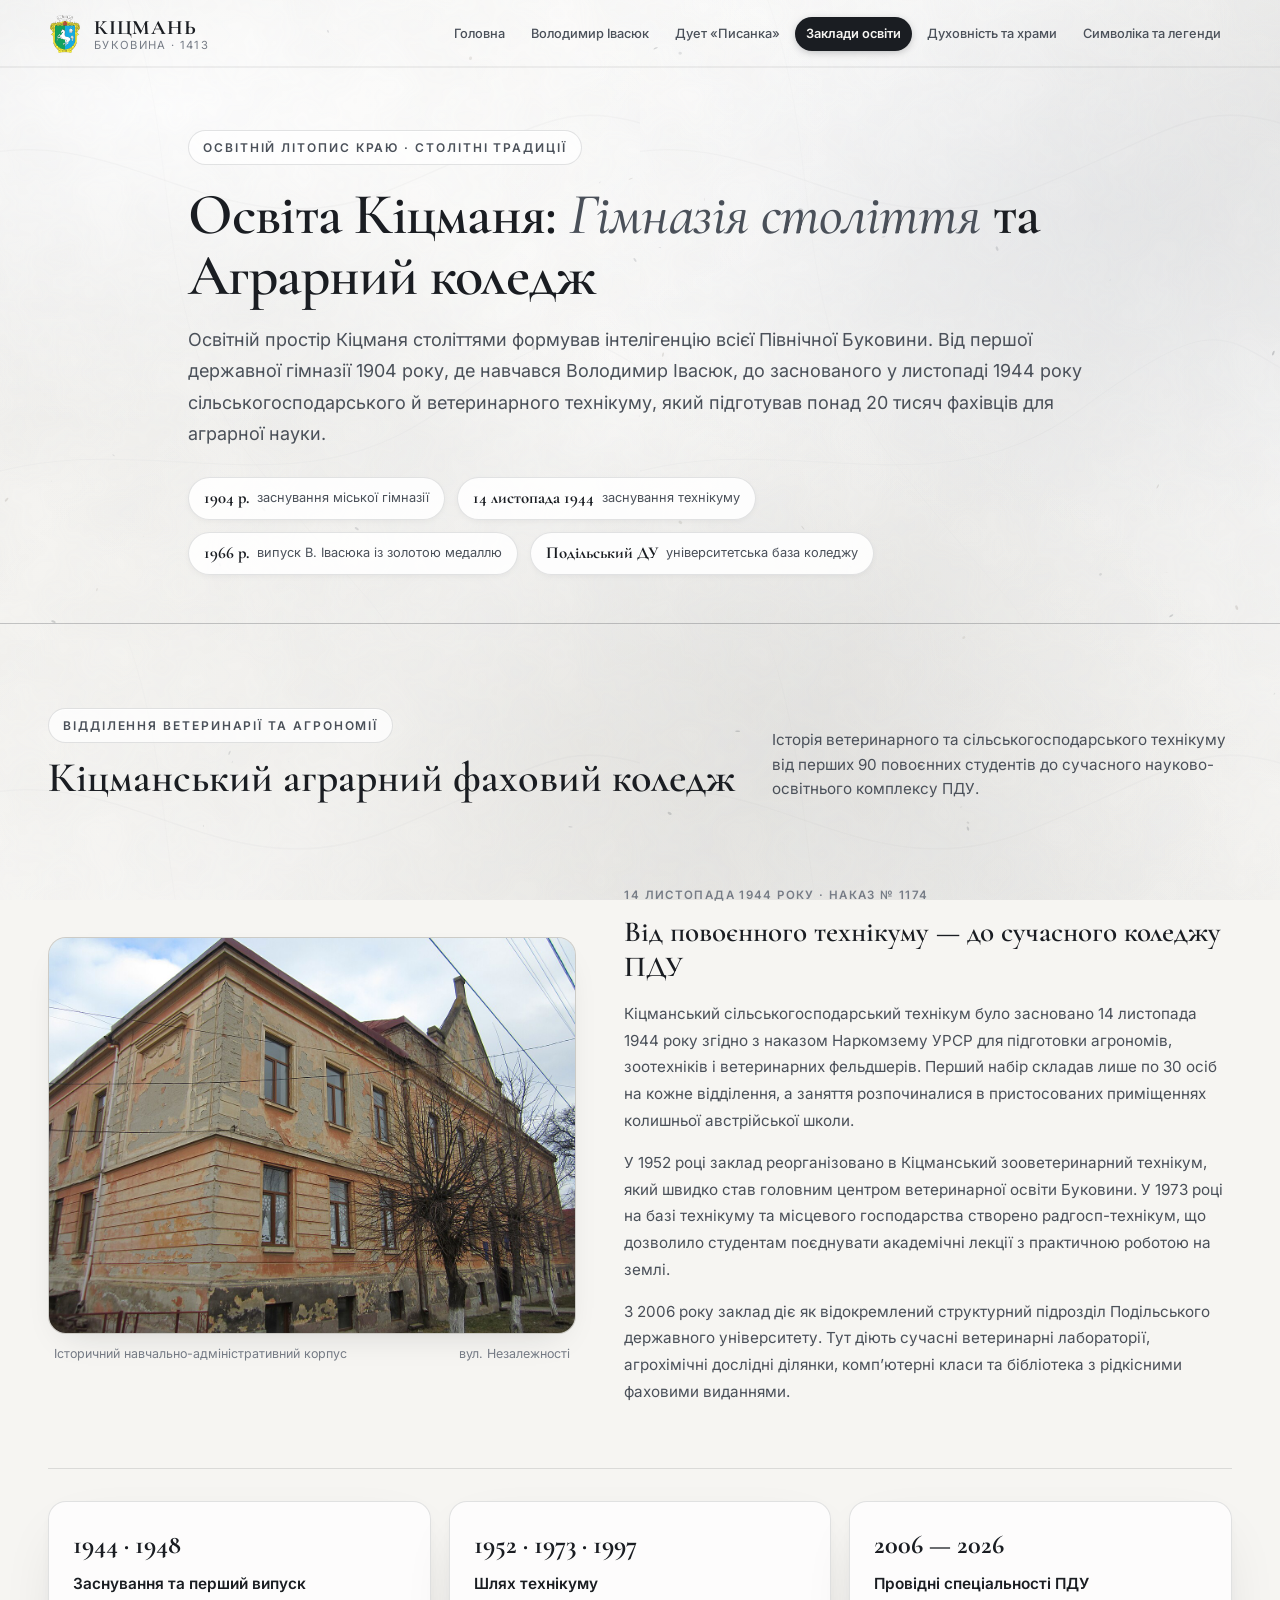
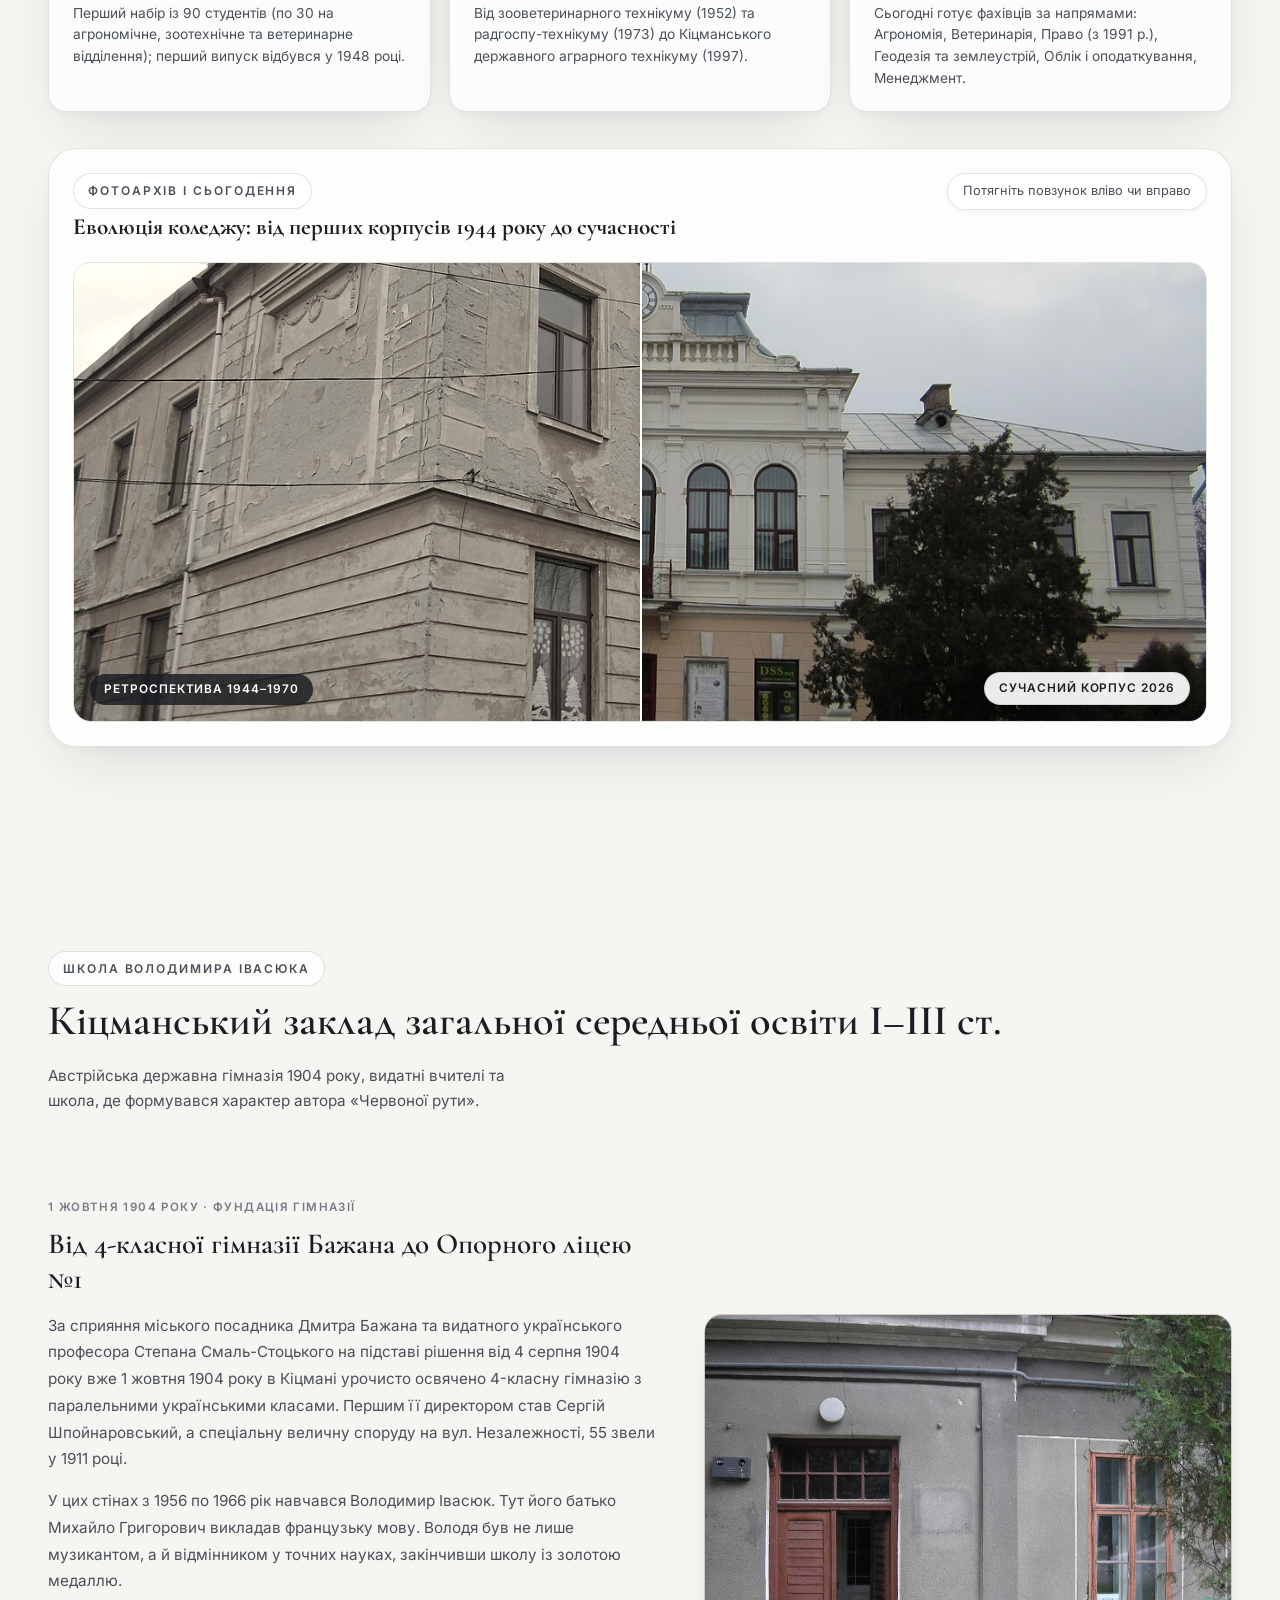
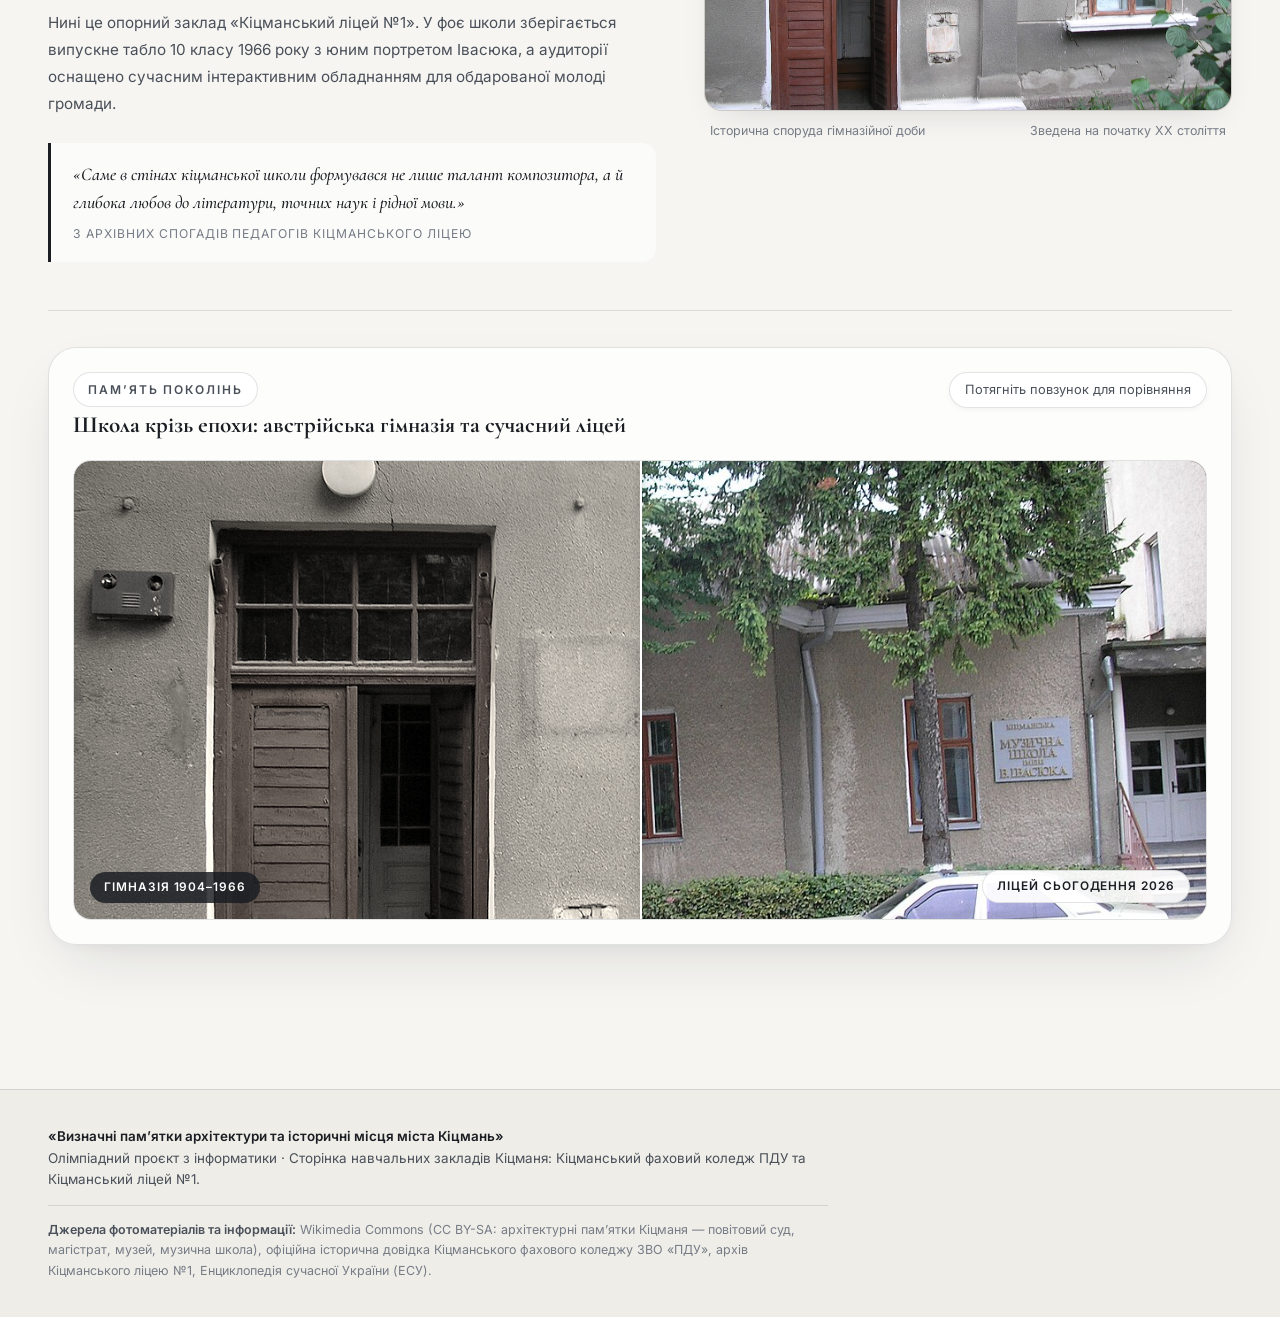
==== commit d15f1e2d: "Add spirituality.html (churches and spiritual heritage), enrich education.html college/school detail" ====
--- a/education.html
+++ b/education.html
@@ -36,6 +36,7 @@
           <a href="ivasyuk.html">Володимир Івасюк</a>
           <a href="pysanka.html">Дует «Писанка»</a>
           <a href="education.html" class="is-current">Заклади освіти</a>
+          <a href="spirituality.html">Духовність та храми</a>
           <a href="symbols.html">Символіка та легенди</a>
         </nav>
       </div>
@@ -138,19 +139,19 @@
 
           <div class="bento-facts-strip reveal-on-scroll" style="margin-bottom: 36px;">
             <div class="bento-fact-card">
-              <span class="bento-fact-year">1944</span>
-              <h4>Заснування технікуму</h4>
-              <p>Перший набір із 90 студентів на агрономічне, зоотехнічне та ветеринарне відділення.</p>
+              <span class="bento-fact-year">1944 · 1948</span>
+              <h4>Заснування та перший випуск</h4>
+              <p>Перший набір із 90 студентів (по 30 на агрономічне, зоотехнічне та ветеринарне відділення); перший випуск відбувся у 1948 році.</p>
             </div>
             <div class="bento-fact-card">
-              <span class="bento-fact-year">1952</span>
-              <h4>Зооветеринарний центр</h4>
-              <p>Реорганізація у провідний ветеринарний навчальний заклад Північної Буковини.</p>
+              <span class="bento-fact-year">1952 · 1973 · 1997</span>
+              <h4>Шлях технікуму</h4>
+              <p>Від зооветеринарного технікуму (1952) та радгоспу-технікуму (1973) до Кіцманського державного аграрного технікуму (1997).</p>
             </div>
             <div class="bento-fact-card">
-              <span class="bento-fact-year">2006</span>
-              <h4>Фаховий коледж ПДУ</h4>
-              <p>Сучасні ветеринарні лабораторії, дослідні ділянки та комп’ютерні класи.</p>
+              <span class="bento-fact-year">2006 — 2026</span>
+              <h4>Провідні спеціальності ПДУ</h4>
+              <p>Сьогодні готує фахівців за напрямами: Агрономія, Ветеринарія, Право (з 1991 р.), Геодезія та землеустрій, Облік і оподаткування, Менеджмент.</p>
             </div>
           </div>
 
@@ -236,11 +237,11 @@
               <h3>Від 4-класної гімназії Бажана до Опорного ліцею №1</h3>
               <p>
                 За сприяння міського посадника Дмитра Бажана та видатного
-                українського професора Степана Смаль-Стоцького 1 жовтня 1904
-                року в Кіцмані урочисто освячено 4-класну гімназію з
-                паралельними українськими класами. Спеціальне величне приміщення
-                з високими склепіннями та класичним рустом було збудоване у 1911
-                році.
+                українського професора Степана Смаль-Стоцького на підставі рішення
+                від 4 серпня 1904 року вже 1 жовтня 1904 року в Кіцмані урочисто
+                освячено 4-класну гімназію з паралельними українськими класами.
+                Першим її директором став Сергій Шпойнаровський, а спеціальну
+                величну споруду на вул. Незалежності, 55 звели у 1911 році.
               </p>
               <p>
                 У цих стінах з 1956 по 1966 рік навчався Володимир Івасюк. Тут
--- a/css/styles.css
+++ b/css/styles.css
@@ -152,15 +152,15 @@
 .topnav {
   display: flex;
   align-items: center;
-  gap: 6px;
+  gap: 4px;
 }
 
 .topnav a {
   text-decoration: none;
-  font-size: 0.84rem;
+  font-size: 0.8rem;
   font-weight: 500;
   color: var(--ink-secondary);
-  padding: 8px 13px;
+  padding: 7px 11px;
   border-radius: 999px;
   white-space: nowrap;
   transition: all 180ms ease;
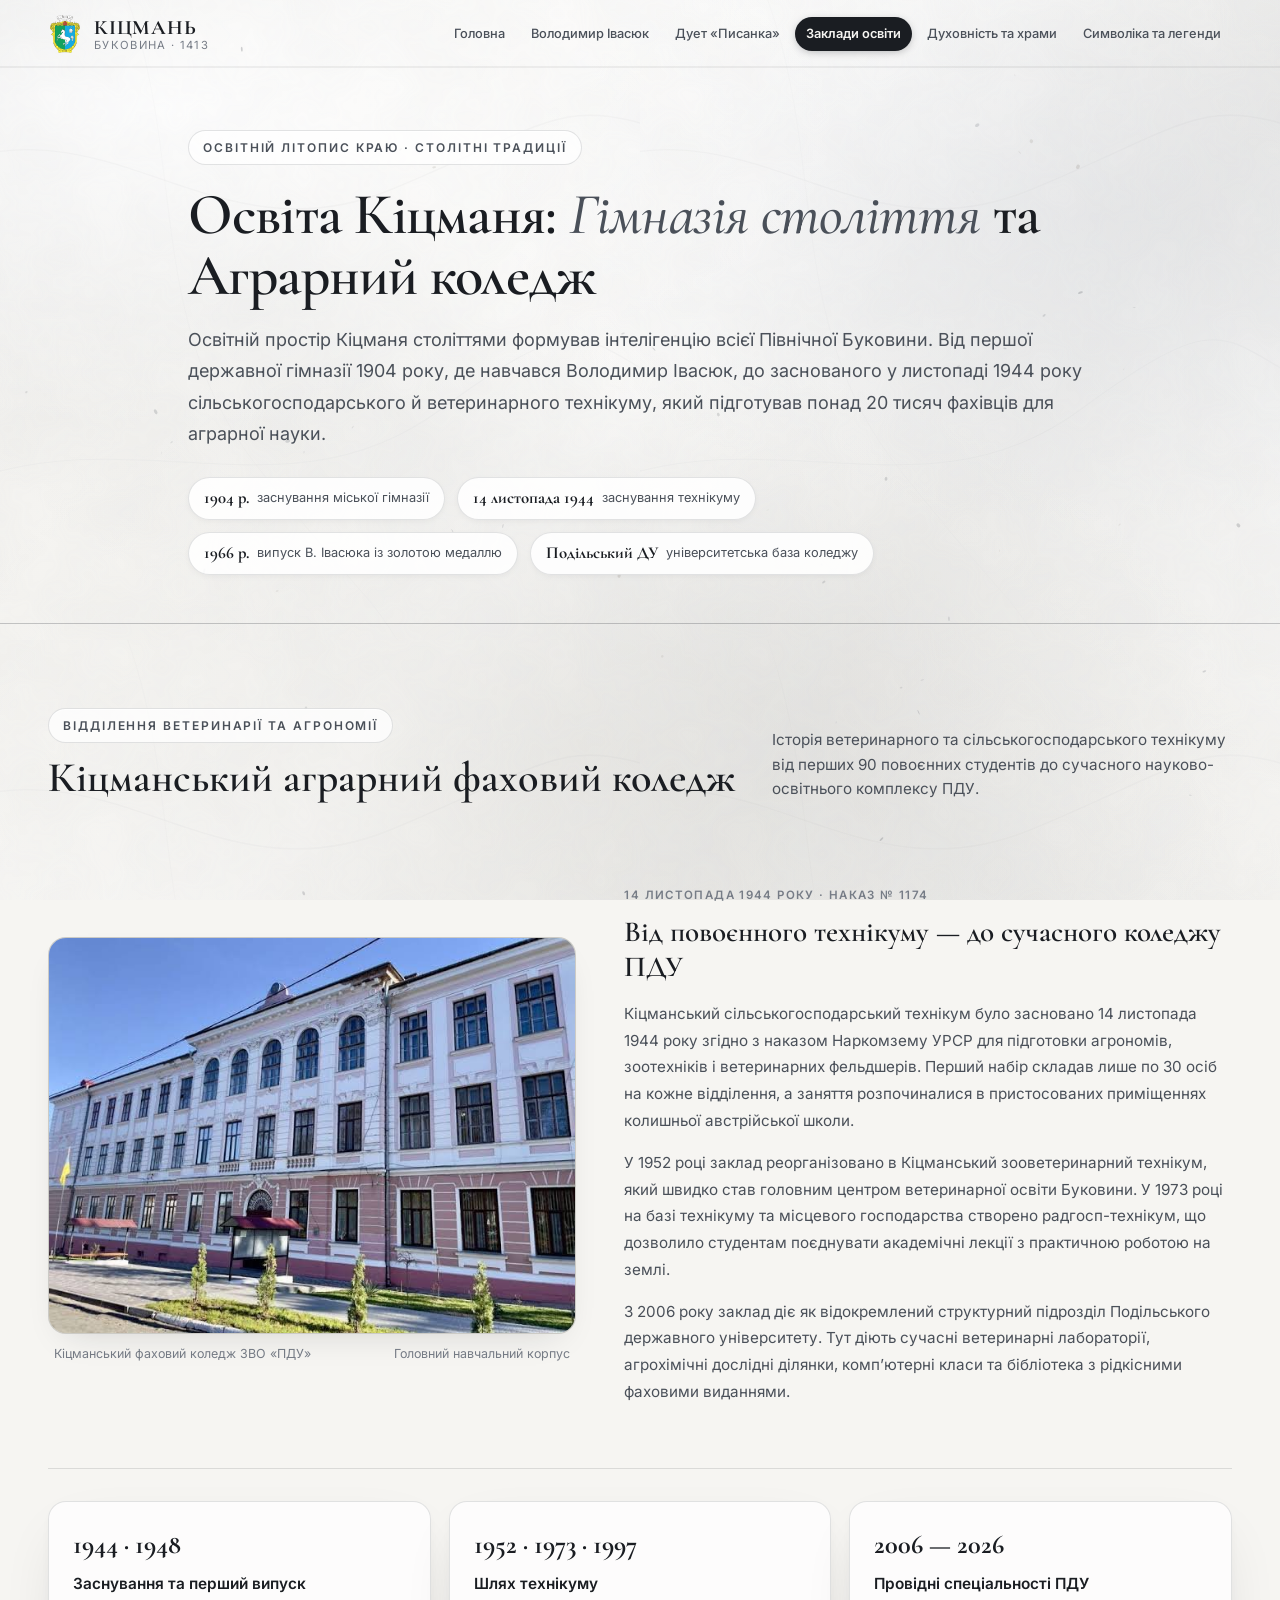
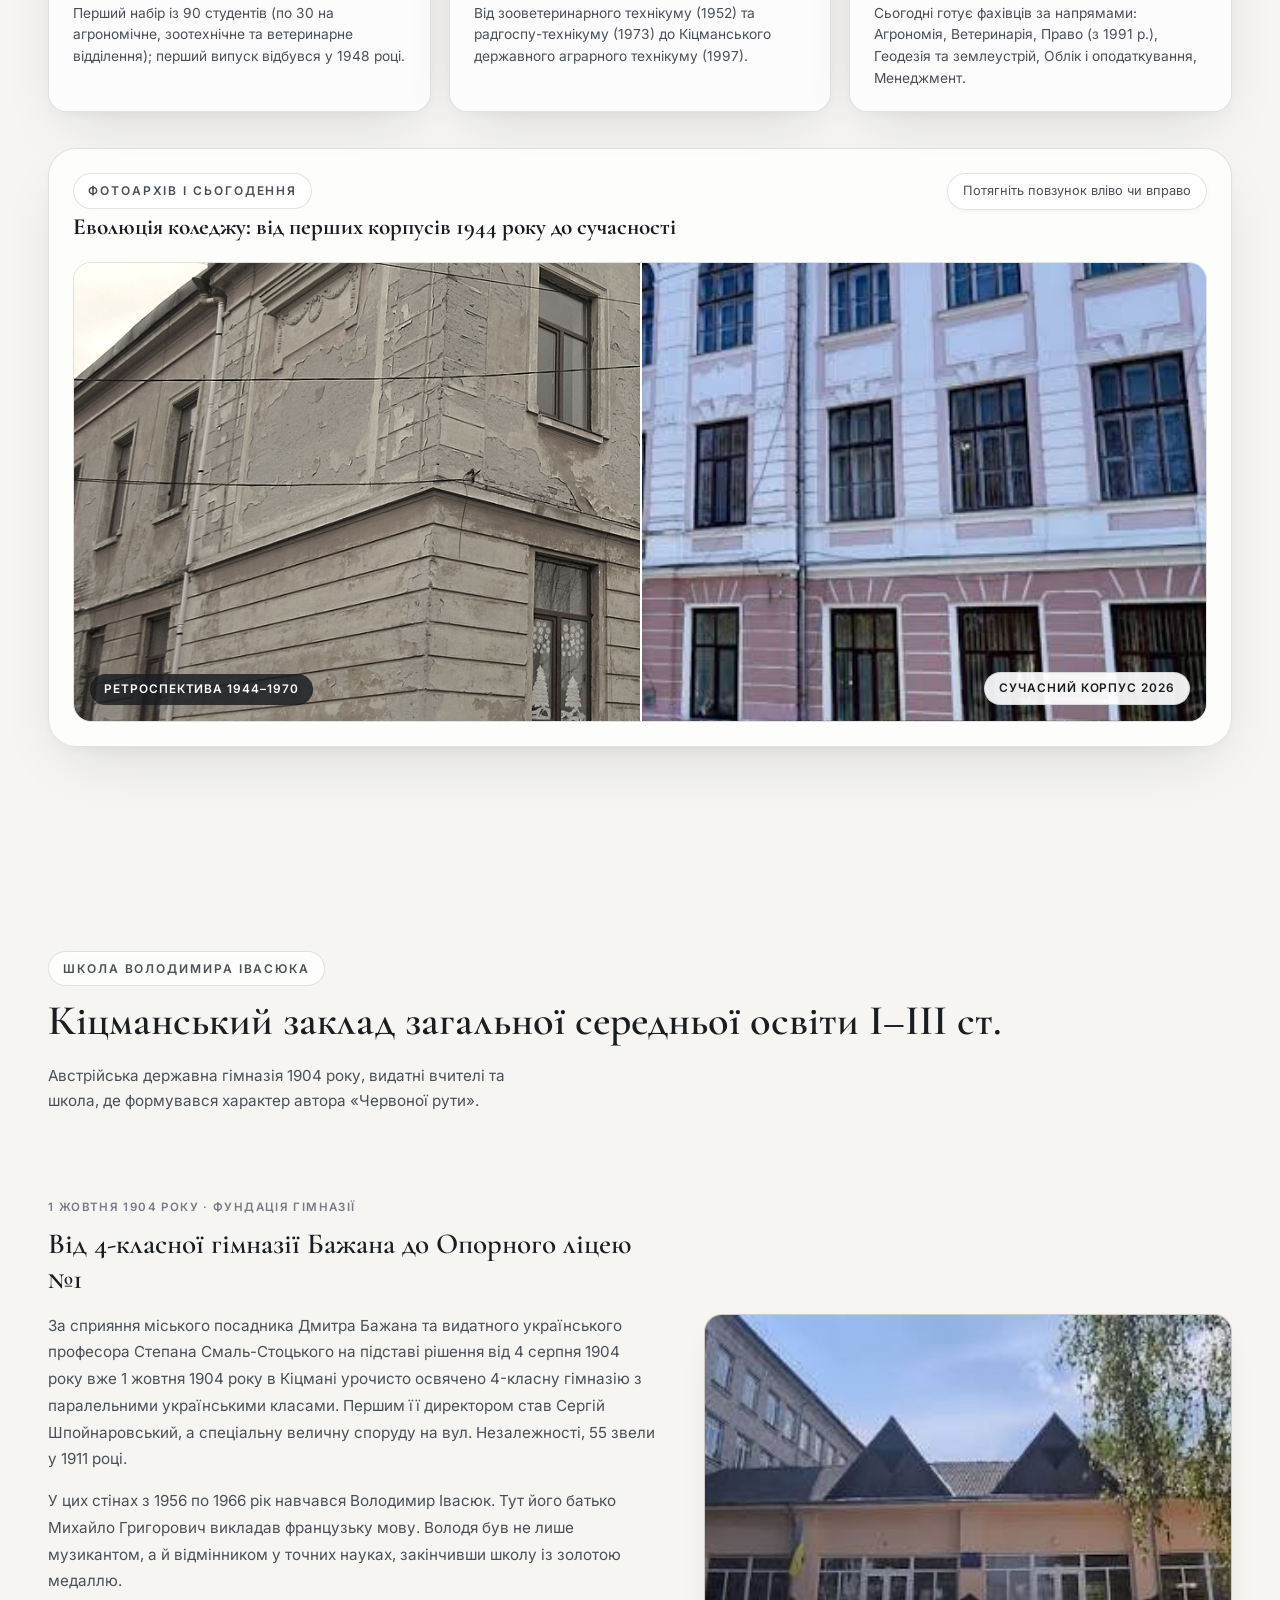
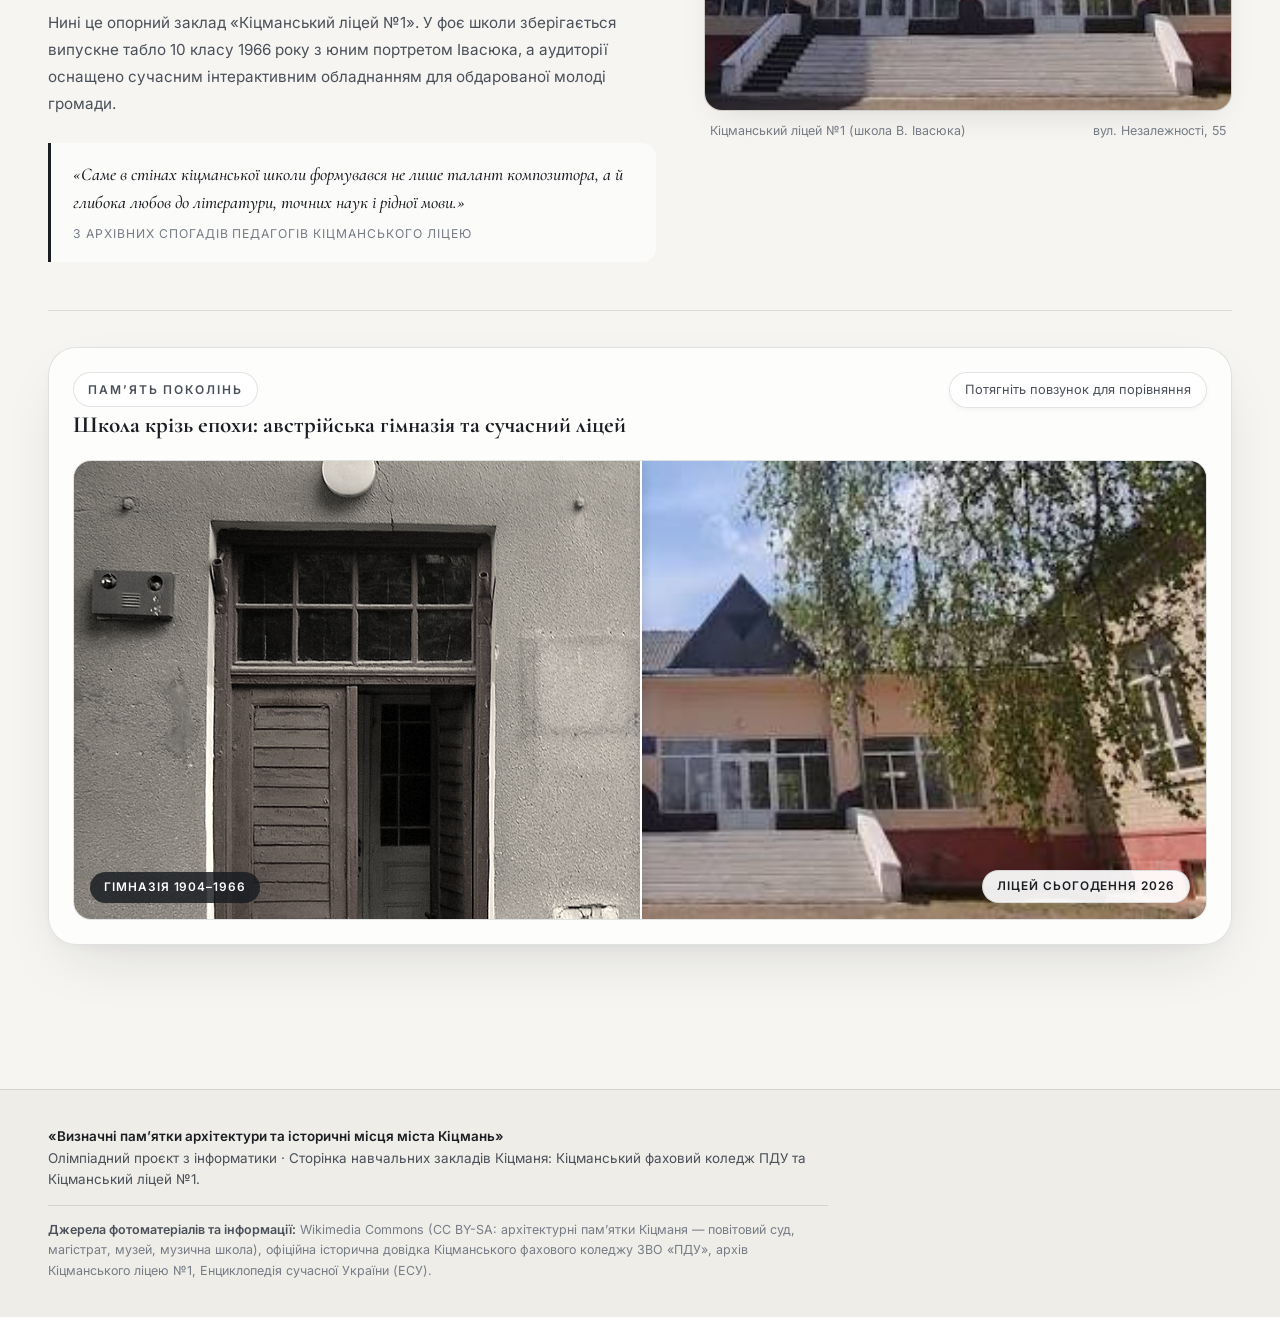
==== commit 2a001737: "Remake 3D Ivasyuk statue to match reference monument (boulder base, shirt, belt, jacket over shoulde" ====
--- a/education.html
+++ b/education.html
@@ -99,14 +99,14 @@
             <figure class="story-frame">
               <div class="story-media-wrap">
                 <img
-                  src="images/povitovyi-sud.jpg"
-                  alt="Історична кам’яна споруда в Кіцмані, пов’язана з освітнім осередком міста"
+                  src="images/kitsman-college-real.jpg"
+                  alt="Головний корпус Кіцманського фахового коледжу ЗВО «ПДУ»"
                   loading="lazy"
                 />
               </div>
               <figcaption>
-                <span>Історичний навчально-адміністративний корпус</span>
-                <span>вул. Незалежності</span>
+                <span>Кіцманський фаховий коледж ЗВО «ПДУ»</span>
+                <span>Головний навчальний корпус</span>
               </figcaption>
             </figure>
 
@@ -179,8 +179,8 @@
               <!-- After (Modern Campus) -->
               <div class="compare-pane compare-pane--after">
                 <img
-                  src="images/magistrat.jpg"
-                  alt="Сучасний оновлений корпус та адміністрація в Кіцмані"
+                  src="images/kitsman-college-real.jpg"
+                  alt="Сучасний корпус Кіцманського фахового коледжу"
                 />
               </div>
 
@@ -221,14 +221,14 @@
             <figure class="story-frame">
               <div class="story-media-wrap">
                 <img
-                  src="images/museum.jpg"
-                  alt="Кіцманська загальноосвітня школа — історичний корпус гімназії"
+                  src="images/kitsman-school-real.jpg"
+                  alt="Опорний заклад «Кіцманський ліцей №1» — головний корпус"
                   loading="lazy"
                 />
               </div>
               <figcaption>
-                <span>Історична споруда гімназійної доби</span>
-                <span>Зведена на початку XX століття</span>
+                <span>Кіцманський ліцей №1 (школа В. Івасюка)</span>
+                <span>вул. Незалежності, 55</span>
               </figcaption>
             </figure>
 
@@ -286,8 +286,8 @@
               <!-- After (Modern School) -->
               <div class="compare-pane compare-pane--after">
                 <img
-                  src="images/music-school.jpg"
-                  alt="Сучасний ліцей імені Володимира Івасюка в Кіцмані"
+                  src="images/kitsman-school-real.jpg"
+                  alt="Сучасний Кіцманський ліцей №1"
                 />
               </div>
 
